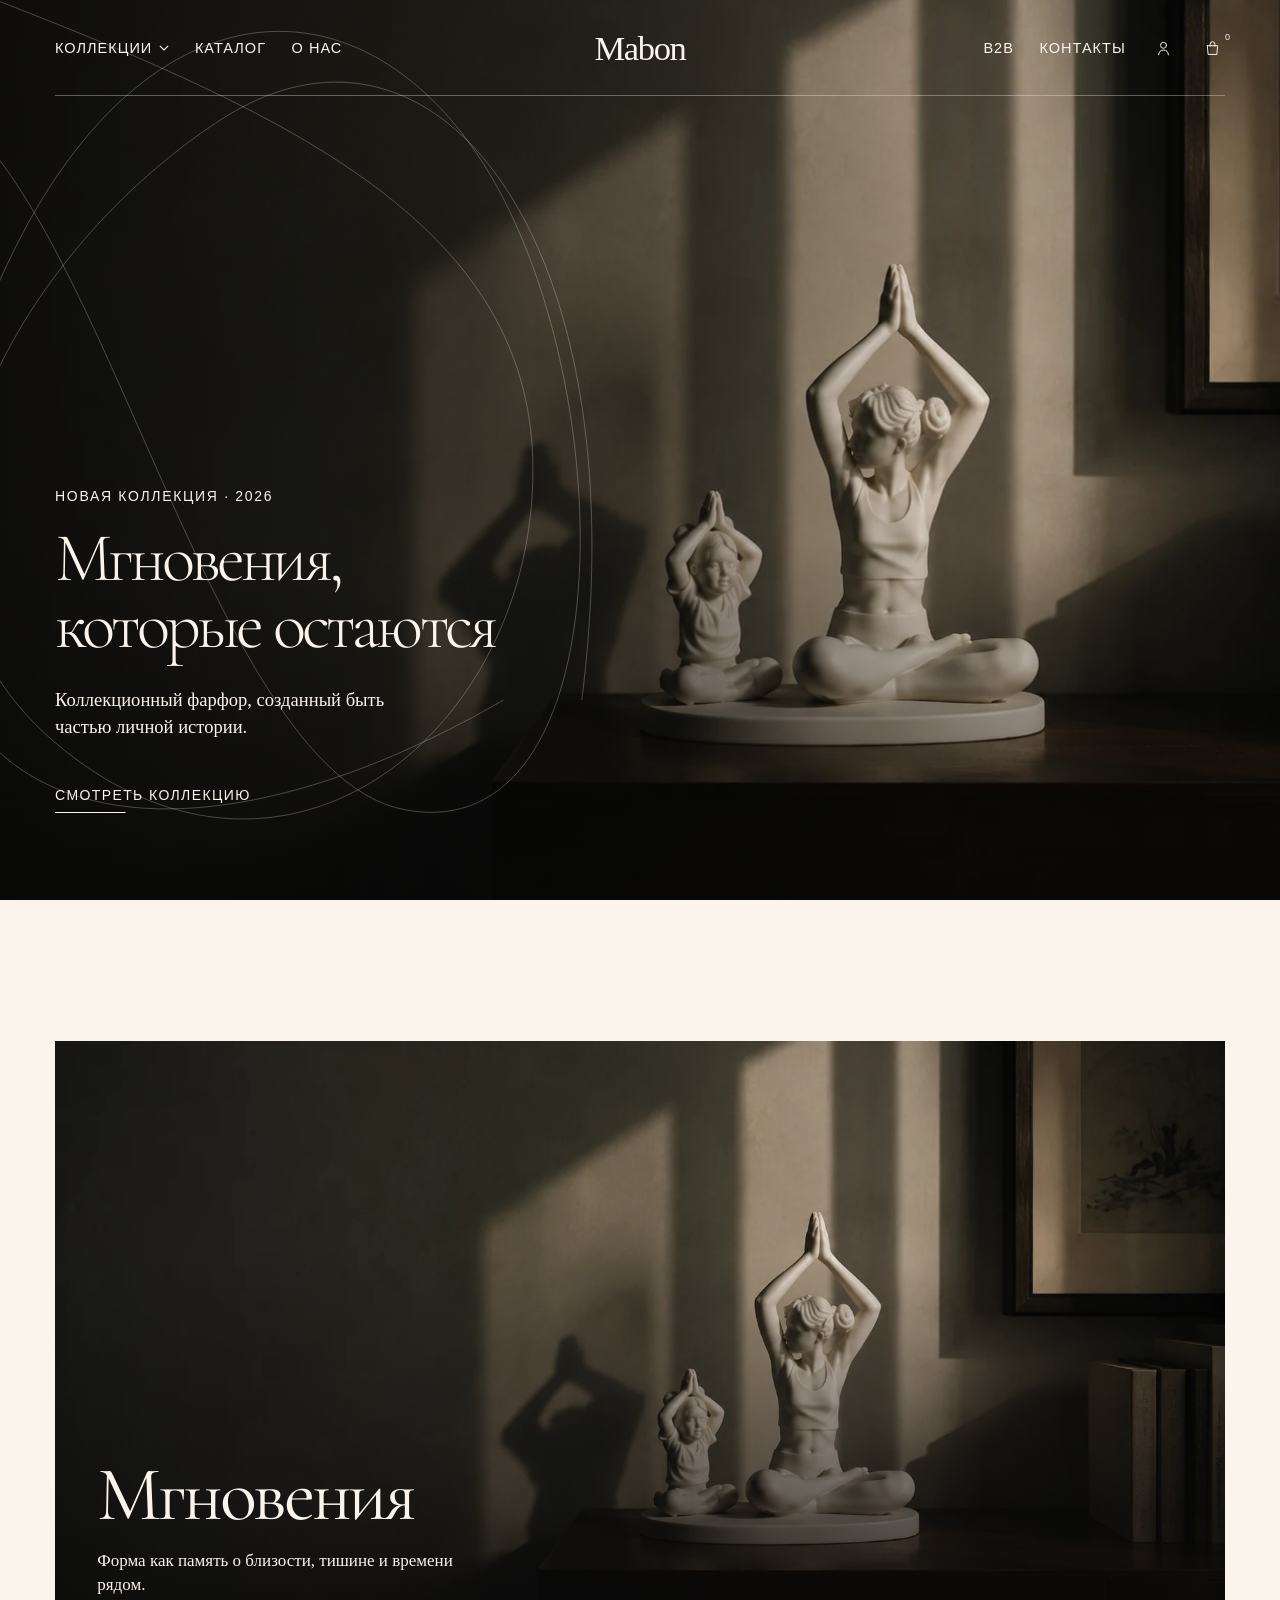
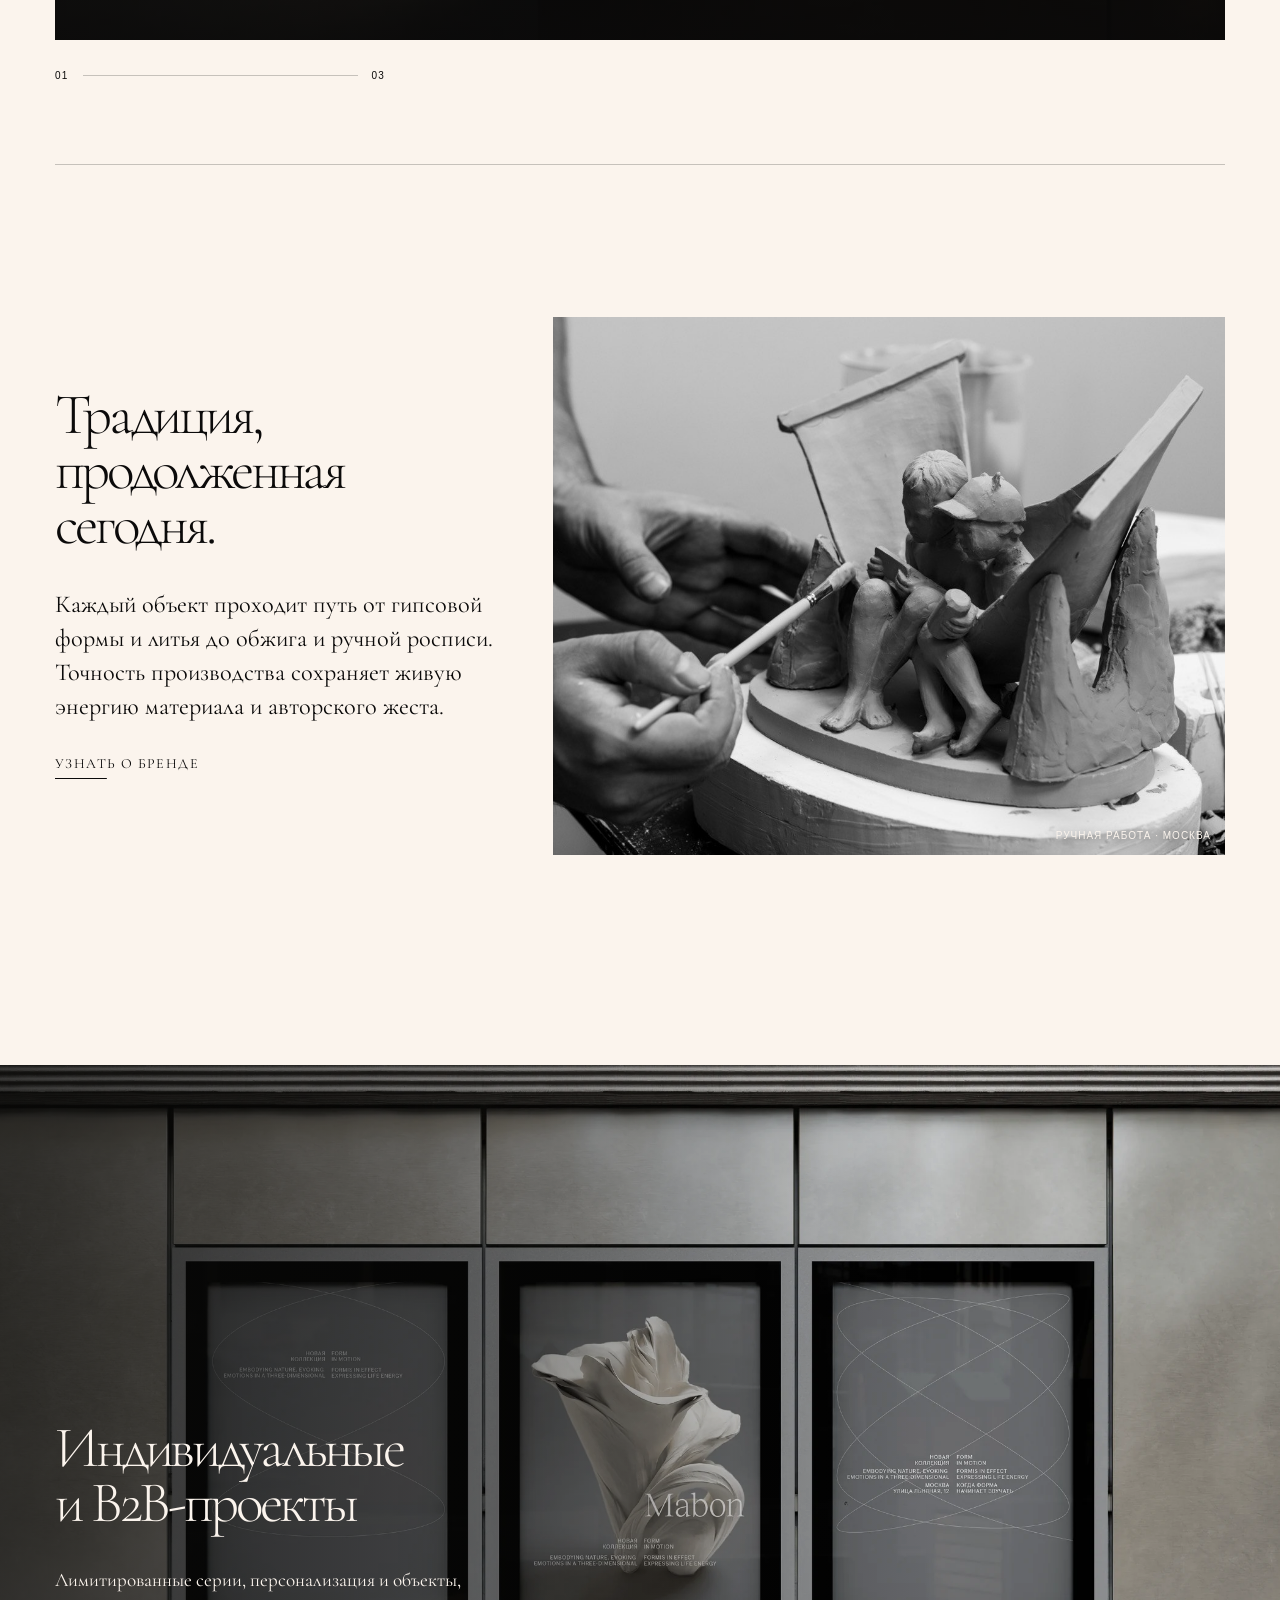
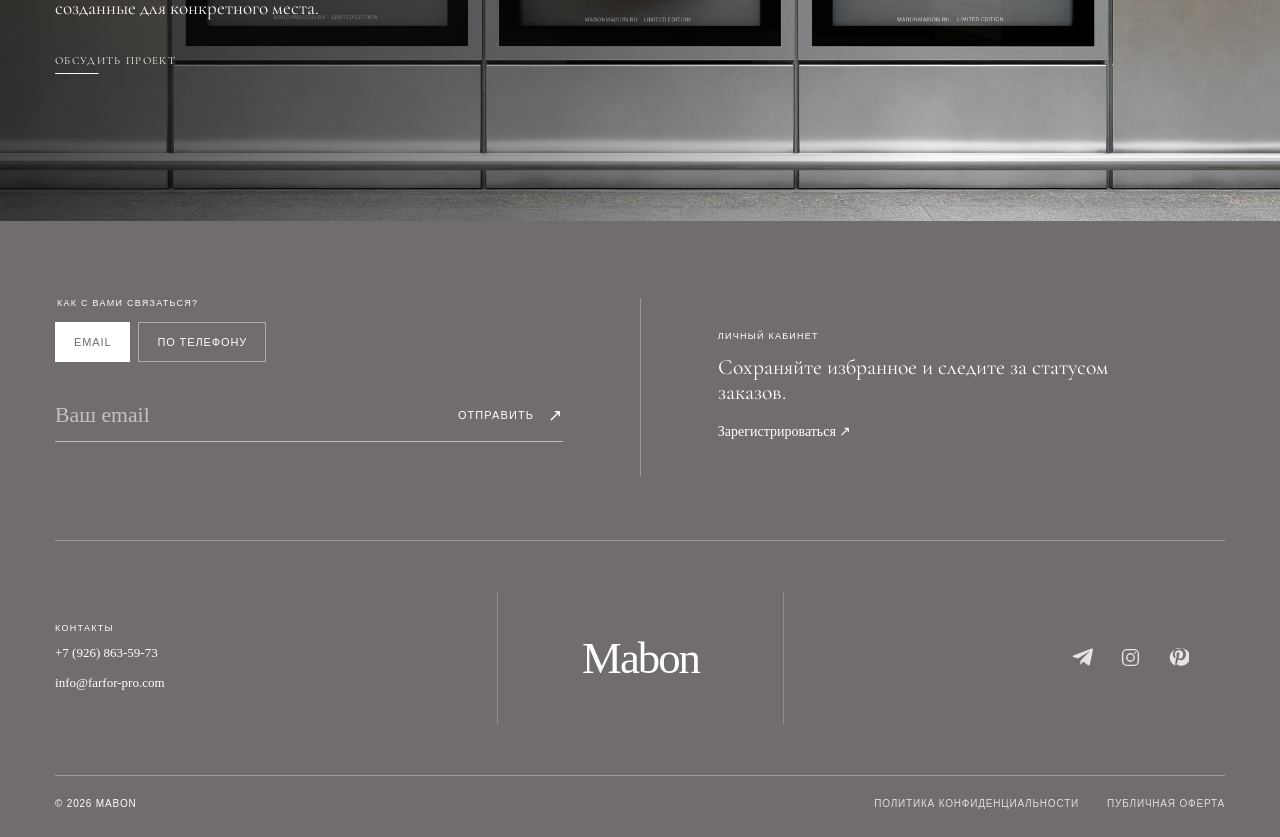
==== index.html @ 72316585 "updating pravki 2" ====
<!doctype html>
<html lang="ru">
  <head>
    <meta charset="UTF-8" />
    <meta name="viewport" content="width=device-width, initial-scale=1.0" />
    <meta
      name="description"
      content="Mabon — коллекционные фарфоровые скульптуры и предметы для дома. Искусство, с которым можно жить."
    />
    <meta name="theme-color" content="#fbf4ed" />
    <title>Mabon — коллекционный фарфор</title>
    <link rel="icon" href="data:image/svg+xml,<svg xmlns=%22http://www.w3.org/2000/svg%22 viewBox=%220 0 64 64%22><rect width=%2264%22 height=%2264%22 fill=%22%23fbf4ed%22/><text x=%2210%22 y=%2245%22 font-size=%2243%22 font-family=%22serif%22>M</text></svg>" />
    <link rel="preconnect" href="https://fonts.googleapis.com" />
    <link rel="preconnect" href="https://fonts.gstatic.com" crossorigin />
    <link
      href="https://fonts.googleapis.com/css2?family=Cormorant+Garamond:ital,wght@0,300;0,400;0,500;1,400&amp;display=swap"
      rel="stylesheet"
    />
    <link rel="preload" as="image" href="assets/hero-moments.webp" fetchpriority="high" />
    <link rel="stylesheet" href="styles.css?v=20260809-11" />
  </head>
  <body>
    <a class="skip-link" href="#main">Перейти к содержанию</a>

    <header class="site-header" data-header>
      <div class="header-progress" data-progress></div>
      <nav class="desktop-nav desktop-nav--left" aria-label="Основная навигация">
        <div class="nav-dropdown" data-dropdown>
          <button class="nav-link nav-link--button" type="button" aria-expanded="false" data-dropdown-button>
            Коллекции
            <svg aria-hidden="true" viewBox="0 0 12 7">
              <path d="M1 1l5 5 5-5" />
            </svg>
          </button>
        </div>
        <a class="nav-link" href="#collections">Каталог</a>
        <a class="nav-link" href="#about">О нас</a>
      </nav>

      <a class="wordmark" href="#top" aria-label="Mabon, на главную">Mabon</a>

      <nav class="desktop-nav desktop-nav--right" aria-label="Дополнительная навигация">
        <a class="nav-link" href="#b2b">B2B</a>
        <a class="nav-link" href="#contact">Контакты</a>
        <button class="icon-link js-placeholder" type="button" aria-label="Личный кабинет">
          <svg aria-hidden="true" viewBox="0 0 24 24">
            <circle cx="12" cy="8" r="3.75" />
            <path d="M5.75 20c.45-4 2.55-6 6.25-6s5.8 2 6.25 6" />
          </svg>
        </button>
        <button class="icon-link js-placeholder bag-link" type="button" aria-label="Корзина, 0 товаров">
          <svg aria-hidden="true" viewBox="0 0 24 24">
            <path d="M5.5 8.5h13l-1 11h-11l-1-11Z" />
            <path d="M9 9V6.5a3 3 0 0 1 6 0V9" />
          </svg>
          <span>0</span>
        </button>
      </nav>

      <button class="menu-toggle" type="button" aria-label="Открыть меню" aria-expanded="false" data-menu-toggle>
        <span></span>
        <span></span>
      </button>

      <div class="mega-menu" data-mega-menu>
        <div class="mega-menu__intro">
          <span class="eyebrow">Коллекции Mabon</span>
          <p>Фарфор как форма памяти, движения и личного пространства.</p>
        </div>
        <div class="mega-menu__links">
          <a href="#collections"><span>01</span> Мгновения</a>
          <a href="#collections"><span>02</span> Motya MABON</a>
          <a href="#collections"><span>03</span> Хранители Зимы</a>
        </div>
        <a class="mega-menu__all" href="#collections">
          Смотреть все
          <svg aria-hidden="true" viewBox="0 0 24 12"><path d="M0 6h22M17 1l5 5-5 5" /></svg>
        </a>
      </div>
    </header>

    <div class="mobile-menu" aria-hidden="true" data-mobile-menu>
      <nav aria-label="Мобильная навигация">
        <a href="#collections"><span>01</span> Коллекции</a>
        <a href="#collections"><span>02</span> Каталог</a>
        <a href="#about"><span>03</span> О нас</a>
        <a href="#b2b"><span>04</span> B2B</a>
        <a href="#contact"><span>05</span> Контакты</a>
      </nav>
      <div class="mobile-menu__foot">
        <a href="tel:+79268635973">+7 (926) 863-59-73</a>
        <a href="mailto:info@farfor-pro.com">info@farfor-pro.com</a>
      </div>
    </div>

    <main id="main">
      <section class="hero" id="top" aria-labelledby="hero-title">
        <img
          class="hero__image"
          src="assets/hero-moments.webp"
          alt="Фарфоровые скульптуры Mabon в тёплом вечернем свете"
          width="1672"
          height="941"
          fetchpriority="high"
        />
        <div class="hero__veil"></div>

        <svg class="harmonic harmonic--hero" aria-hidden="true" viewBox="0 0 760 900" preserveAspectRatio="none">
          <path d="M-40 95C180 10 290 770 520 810S740 360 590 150 180 0 60 400 230 920 620 700" />
          <path d="M20-30C370 100 650 210 650 470S400 930 170 750 110 260 330 120 760 240 700 700" />
        </svg>

        <div class="hero__content">
          <p class="hero__eyebrow">Новая коллекция · 2026</p>
          <h1 id="hero-title">
            Мгновения,<br />
            <span>которые остаются</span>
          </h1>
          <p class="hero__copy">Коллекционный фарфор, созданный быть частью личной истории.</p>
          <a class="text-cta text-cta--light" href="#collections">Смотреть коллекцию</a>
        </div>
      </section>

      <section class="collections" id="collections" aria-label="Коллекции">
        <div class="collection-track" data-carousel>
          <article class="collection-item reveal">
            <div class="collection-image">
              <img
                src="assets/hero-moments.webp"
                alt="Фарфоровые фигуры из коллекции Мгновения"
                width="1672"
                height="941"
                loading="lazy"
              />
              <div class="collection-overlay">
                <h3>Мгновения</h3>
                <p>Форма как память о близости, тишине и времени рядом.</p>
              </div>
            </div>
          </article>

          <article class="collection-item reveal" data-delay="1">
            <div class="collection-image collection-image--light">
              <img
                src="assets/collection-forms.webp"
                alt="Белые фарфоровые объекты с рельефной поверхностью"
                width="1704"
                height="923"
                loading="lazy"
              />
              <div class="collection-overlay">
                <h3>Motya MABON</h3>
                <p>Пластика движения, застывшая в свете и белом фарфоре.</p>
              </div>
            </div>
          </article>

          <article class="collection-item reveal" data-delay="2">
            <div class="collection-image">
              <img
                src="assets/mabon-packaging.webp"
                alt="Коллекционные коробки Mabon в направленном свете"
                width="2200"
                height="1238"
                loading="lazy"
              />
              <div class="collection-overlay">
                <h3>Хранители Зимы</h3>
                <p>Сезонная история о хрупкости, свете и домашнем ритуале.</p>
              </div>
            </div>
          </article>
        </div>

        <div class="collection-navigator section-pad-x reveal">
          <div class="collection-count" aria-label="Текущая коллекция">
            <span data-carousel-current>01</span>
            <i></i>
            <span data-carousel-total>03</span>
          </div>
        </div>
      </section>

      <div class="section-divider" aria-hidden="true"></div>

      <section class="about section-pad" id="about" aria-labelledby="about-title">
        <div class="about__content">
          <div class="about__heading reveal">
            <h2 id="about-title">
              <span>Традиция,</span>
              <span>продолженная</span>
              <em>сегодня.</em>
            </h2>
          </div>

          <div class="about__body reveal" data-delay="1">
            <p>
              Каждый объект проходит путь от гипсовой формы и литья до обжига и ручной росписи.
              Точность производства сохраняет живую энергию материала и авторского жеста.
            </p>
            <a class="text-cta" href="#contact">Узнать о бренде</a>
          </div>
        </div>

        <div class="about__media reveal" data-delay="2">
          <img
            src="assets/craft-tradition.jpg"
            alt="Мастер вручную дорабатывает скульптурную форму для фарфоровой композиции"
            width="1280"
            height="853"
            loading="lazy"
          />
          <span>Ручная работа · Москва</span>
        </div>
      </section>

      <section class="atelier" id="b2b" aria-labelledby="atelier-title">
        <img
          src="assets/collection-installation.webp"
          alt="Витрина с объектами и графикой Mabon"
          width="2200"
          height="1238"
          loading="lazy"
        />
        <div class="atelier__veil"></div>
        <div class="atelier__copy reveal">
          <h2 id="atelier-title">Индивидуальные<br />и B2B-проекты</h2>
          <p>Лимитированные серии, персонализация и объекты, созданные для конкретного места.</p>
          <a class="text-cta text-cta--light" href="mailto:info@farfor-pro.com?subject=B2B%20проект%20Mabon">Обсудить проект</a>
        </div>
      </section>

    </main>

    <footer class="footer" id="contact" aria-label="Контакты Mabon">
      <div class="footer__callback">
        <form class="callback-form" data-callback-form>
          <fieldset class="callback-form__methods">
            <legend>Как с вами связаться?</legend>
            <div>
              <label>
                <input type="radio" name="callback-method" value="email" checked />
                <span>Email</span>
              </label>
              <label>
                <input type="radio" name="callback-method" value="phone" />
                <span>По телефону</span>
              </label>
            </div>
          </fieldset>

          <div class="callback-form__entry">
            <label class="visually-hidden" for="callback-contact" data-callback-label>Электронная почта</label>
            <input
              id="callback-contact"
              name="contact"
              type="email"
              autocomplete="email"
              placeholder="Ваш email"
              required
              data-callback-input
            />
            <button type="submit">
              Отправить
              <span aria-hidden="true">↗</span>
            </button>
          </div>
          <p class="callback-form__status" role="status" aria-live="polite" data-callback-status></p>
        </form>

        <div class="footer__account footer__account--featured">
          <span>Личный кабинет</span>
          <p>Сохраняйте избранное и следите за статусом заказов.</p>
          <a class="js-placeholder" href="#" data-toast-message="Регистрация будет доступна в полной версии сайта">Зарегистрироваться ↗</a>
        </div>
      </div>

      <div class="footer__directory">
        <div class="footer__contact-block">
          <span>Контакты</span>
          <a href="tel:+79268635973">+7 (926) 863-59-73</a>
          <a href="mailto:info@farfor-pro.com">info@farfor-pro.com</a>
        </div>

        <div class="footer__brand">
          <a class="footer__mark" href="#top" aria-label="Mabon, на главную">Mabon</a>
        </div>

        <div class="footer__socials" aria-label="Социальные сети">
          <a class="js-placeholder" href="#" aria-label="Telegram" data-toast-message="Telegram будет доступен в полной версии сайта">
            <svg aria-hidden="true" viewBox="0 0 24 24">
              <path fill="currentColor" d="M9.8 15.5 9.4 20c.55 0 .8-.24 1.08-.53l2.59-2.48 5.37 3.93c.98.55 1.68.26 1.95-.91L23.92 3.5c.36-1.44-.55-2.1-1.49-1.75L1.7 9.75c-1.42.55-1.4 1.33-.24 1.68l5.3 1.65L19.05 5.3c.58-.35 1.11-.16.68.22Z" />
            </svg>
          </a>
          <a class="js-placeholder" href="#" aria-label="Instagram" data-toast-message="Instagram будет доступен в полной версии сайта">
            <svg aria-hidden="true" viewBox="0 0 24 24" fill="none" stroke="currentColor" stroke-width="1.6">
              <rect x="3" y="3" width="18" height="18" rx="5" />
              <circle cx="12" cy="12" r="4.25" />
              <circle cx="17.4" cy="6.7" r="1" fill="currentColor" stroke="none" />
            </svg>
          </a>
          <a class="js-placeholder" href="#" aria-label="Pinterest" data-toast-message="Pinterest будет доступен в полной версии сайта">
            <svg aria-hidden="true" viewBox="0 0 24 24">
              <path fill="currentColor" d="M12 2a10 10 0 0 0-3.64 19.31c-.08-1.64-.02-3.6.41-5.46l1.29-5.44s-.33-.66-.33-1.63c0-1.52.89-2.66 1.98-2.66.93 0 1.38.7 1.38 1.55 0 .94-.59 2.34-.9 3.64-.25 1.09.55 1.98 1.63 1.98 1.95 0 3.45-2.06 3.45-5.03 0-2.63-1.89-4.47-4.58-4.47-3.12 0-4.95 2.34-4.95 4.76 0 .94.36 1.95.81 2.5.09.11.1.2.07.31l-.3 1.27c-.05.2-.17.24-.39.15-1.46-.68-2.37-2.8-2.37-4.51 0-3.68 2.67-7.06 7.7-7.06 4.05 0 7.2 2.88 7.2 6.73 0 4.02-2.53 7.25-6.05 7.25-1.18 0-2.29-.61-2.67-1.34l-.73 2.76c-.26 1.01-.98 2.28-1.46 3.05A10 10 0 1 0 12 2Z" />
            </svg>
          </a>
        </div>
      </div>

      <div class="footer__meta">
        <span>© <span data-year></span> Mabon</span>
        <div>
          <a class="js-placeholder" href="#">Политика конфиденциальности</a>
          <a class="js-placeholder" href="#">Публичная оферта</a>
        </div>
      </div>
    </footer>

    <div class="toast" role="status" aria-live="polite" data-toast>
      <span data-toast-message>Раздел будет доступен в полной версии сайта</span>
    </div>

    <script src="script.js?v=20260808-6"></script>
  </body>
</html>
---- styles.css ----
:root {
  --white: rgb(251 244 237);
  --porcelain: rgb(251 244 237);
  --footer-white: #ffffff;
  --footer-stone: #706c6f;
  --ink: #0b0a0a;
  --line: rgb(11 10 10 / 22%);
  --font-sans: "CoFo Gothic", "Helvetica Neue", Helvetica, Arial, sans-serif;
  --font-serif: "ABC Gaisyr", Baskerville, "Iowan Old Style", "Times New Roman", serif;
  --font-heading: "Cormorant Garamond", "Book Antiqua", Palatino, serif;
  --gutter: clamp(20px, 4.3vw, 72px);
  --section-space: clamp(88px, 11vw, 176px);
  --divider-space: clamp(52px, 6.5vw, 96px);
  --header-h: 96px;
  --ease: cubic-bezier(0.22, 1, 0.36, 1);
  color-scheme: light;
}

* {
  box-sizing: border-box;
}

html {
  scroll-behavior: smooth;
  background: var(--porcelain);
}

body {
  margin: 0;
  min-width: 320px;
  overflow-x: hidden;
  background: var(--porcelain);
  color: var(--ink);
  font-family: var(--font-sans);
  -webkit-font-smoothing: antialiased;
}

body.menu-open {
  overflow: hidden;
}

main,
main > section {
  background-color: var(--porcelain);
}

button,
a {
  color: inherit;
}

a {
  text-decoration: none;
}

button {
  border: 0;
  padding: 0;
  background: none;
  font: inherit;
  cursor: pointer;
}

:focus-visible {
  outline: 1px solid currentColor;
  outline-offset: 4px;
}

img {
  display: block;
  max-width: 100%;
}

.visually-hidden {
  position: absolute;
  width: 1px;
  height: 1px;
  padding: 0;
  margin: -1px;
  overflow: hidden;
  clip: rect(0 0 0 0);
  white-space: nowrap;
  border: 0;
}

::selection {
  background: var(--ink);
  color: var(--porcelain);
}

.skip-link {
  position: fixed;
  z-index: 1000;
  top: 10px;
  left: 10px;
  padding: 12px 18px;
  transform: translateY(-150%);
  background: var(--porcelain);
  color: var(--ink);
  font-size: 13px;
  transition: transform 180ms ease;
}

.skip-link:focus {
  transform: translateY(0);
}

.section-pad {
  padding: var(--section-space) var(--gutter);
}

.section-pad-x {
  padding-inline: var(--gutter);
}

.section-divider {
  width: calc(100% - (var(--gutter) * 2));
  height: 1px;
  margin-inline: auto;
  background: var(--line);
}

.eyebrow {
  display: inline-block;
  font-size: 11px;
  font-weight: 400;
  letter-spacing: 0.14em;
  line-height: 1.2;
  text-transform: uppercase;
}

.site-header {
  position: fixed;
  z-index: 100;
  top: 0;
  left: 0;
  display: grid;
  width: 100%;
  height: var(--header-h);
  grid-template-columns: 1fr auto 1fr;
  align-items: center;
  padding: 0 var(--gutter);
  color: var(--white);
  transition:
    height 450ms var(--ease),
    color 350ms ease,
    background-color 350ms ease,
    backdrop-filter 350ms ease;
}

.site-header::after {
  position: absolute;
  right: var(--gutter);
  bottom: 0;
  left: var(--gutter);
  height: 1px;
  background: currentColor;
  content: "";
  opacity: 0.34;
  transition: left 350ms ease, right 350ms ease, opacity 350ms ease;
}

.site-header.is-scrolled,
.site-header.is-menu-open {
  height: 76px;
  background: var(--porcelain);
  color: var(--ink);
  backdrop-filter: blur(16px);
}

.site-header.is-scrolled::after,
.site-header.is-menu-open::after {
  right: 0;
  left: 0;
  opacity: 0.18;
}

.header-progress {
  position: absolute;
  z-index: 2;
  right: 0;
  bottom: 0;
  left: 0;
  height: 1px;
  transform: scaleX(0);
  transform-origin: left;
  background: currentColor;
}

.desktop-nav {
  display: flex;
  align-items: center;
  gap: clamp(19px, 2vw, 38px);
}

.desktop-nav--right {
  justify-content: flex-end;
}

.nav-link {
  position: relative;
  padding: 8px 0;
  font-size: 14.5px;
  font-weight: 400;
  letter-spacing: 0.07em;
  text-transform: uppercase;
}

.nav-link::after {
  position: absolute;
  right: 0;
  bottom: 3px;
  left: 0;
  height: 1px;
  transform: scaleX(0);
  transform-origin: right;
  background: currentColor;
  content: "";
  transition: transform 350ms var(--ease);
}

.nav-link:hover::after,
.nav-link:focus-visible::after {
  transform: scaleX(1);
  transform-origin: left;
}

.nav-link--button {
  display: flex;
  align-items: center;
  gap: 7px;
}

.nav-link--button svg {
  width: 10px;
  fill: none;
  stroke: currentColor;
  stroke-width: 1.3;
  transition: transform 300ms var(--ease);
}

.nav-link--button[aria-expanded="true"] svg {
  transform: rotate(180deg);
}

.wordmark {
  position: relative;
  z-index: 3;
  font-family: "Reckless Neue", var(--font-serif);
  font-size: clamp(34px, 2.7vw, 44px);
  font-weight: 300;
  letter-spacing: -0.04em;
  line-height: 1;
}

.icon-link {
  position: relative;
  display: inline-grid;
  width: 24px;
  height: 32px;
  place-items: center;
}

.icon-link svg {
  width: 19px;
  fill: none;
  stroke: currentColor;
  stroke-linecap: round;
  stroke-linejoin: round;
  stroke-width: 1.25;
}

.bag-link span {
  position: absolute;
  top: 0;
  right: -5px;
  font-size: 9px;
}

.menu-toggle {
  position: relative;
  z-index: 3;
  display: none;
  width: 34px;
  height: 34px;
}

.menu-toggle span {
  position: absolute;
  right: 0;
  left: 0;
  height: 1px;
  background: currentColor;
  transition: transform 350ms var(--ease), top 350ms var(--ease);
}

.menu-toggle span:first-child {
  top: 12px;
}

.menu-toggle span:last-child {
  top: 21px;
}

.menu-toggle[aria-expanded="true"] span:first-child {
  top: 17px;
  transform: rotate(45deg);
}

.menu-toggle[aria-expanded="true"] span:last-child {
  top: 17px;
  transform: rotate(-45deg);
}

.mega-menu {
  position: fixed;
  z-index: -1;
  top: 76px;
  left: 0;
  display: grid;
  width: 100%;
  grid-template-columns: 0.9fr 1.4fr auto;
  gap: 8vw;
  align-items: end;
  padding: 54px var(--gutter) 62px;
  transform: translateY(-18px);
  visibility: hidden;
  background: var(--porcelain);
  color: var(--ink);
  opacity: 0;
  transition:
    opacity 280ms ease,
    transform 450ms var(--ease),
    visibility 0s linear 450ms;
}

.mega-menu.is-open {
  z-index: 1;
  transform: translateY(0);
  visibility: visible;
  opacity: 1;
  transition-delay: 0s;
}

.mega-menu::after {
  position: absolute;
  right: var(--gutter);
  bottom: 0;
  left: var(--gutter);
  height: 1px;
  background: var(--line);
  content: "";
}

.mega-menu__intro p {
  max-width: 370px;
  margin: 28px 0 0;
  font-family: var(--font-serif);
  font-size: 21px;
  line-height: 1.4;
}

.mega-menu__links {
  display: grid;
}

.mega-menu__links a {
  display: grid;
  grid-template-columns: 45px 1fr;
  align-items: baseline;
  border-bottom: 1px solid var(--line);
  padding: 12px 0;
  font-family: var(--font-serif);
  font-size: clamp(24px, 2.4vw, 38px);
  transition: padding-left 320ms var(--ease);
}

.mega-menu__links a:first-child {
  border-top: 1px solid var(--line);
}

.mega-menu__links a:hover {
  padding-left: 12px;
}

.mega-menu__links span {
  font-family: var(--font-sans);
  font-size: 10px;
  letter-spacing: 0.1em;
}

.mega-menu__all {
  display: inline-flex;
  gap: 18px;
  align-items: center;
  padding-bottom: 8px;
  border-bottom: 1px solid currentColor;
  font-size: 12px;
  letter-spacing: 0.08em;
  text-transform: uppercase;
}

.mega-menu__all svg {
  width: 28px;
  fill: none;
  stroke: currentColor;
}

.mobile-menu {
  position: fixed;
  z-index: 90;
  inset: 0;
  display: none;
  padding: 110px var(--gutter) 36px;
  transform: translateY(-100%);
  background: var(--porcelain);
  opacity: 0;
  transition: transform 550ms var(--ease), opacity 350ms ease;
}

.mobile-menu.is-open {
  transform: translateY(0);
  opacity: 1;
}

.hero {
  position: relative;
  display: flex;
  min-height: 100svh;
  align-items: flex-end;
  overflow: hidden;
  background: var(--porcelain);
  color: var(--white);
}

.hero__image {
  position: absolute;
  inset: -3% 0 0;
  width: 100%;
  height: 106%;
  transform: scale(1.055) translateY(var(--hero-shift, 0px));
  object-fit: cover;
  object-position: center center;
  opacity: 0;
  transition: opacity 1.1s ease, transform 1.8s var(--ease);
}

.is-ready .hero__image {
  transform: scale(1) translateY(var(--hero-shift, 0px));
  opacity: 1;
}

.hero__veil {
  position: absolute;
  inset: 0;
  background:
    linear-gradient(90deg, rgb(7 7 6 / 72%) 0%, rgb(7 7 6 / 34%) 46%, transparent 76%),
    linear-gradient(0deg, rgb(7 7 6 / 58%) 0%, transparent 40%);
}

.hero__content {
  position: relative;
  z-index: 2;
  width: min(740px, 70vw);
  padding: calc(var(--header-h) + 64px) var(--gutter) clamp(76px, 9vh, 118px);
}

.hero__eyebrow {
  margin: 0 0 21px;
  transform: translateY(22px);
  font-size: clamp(14px, 1.05vw, 16px);
  letter-spacing: 0.12em;
  text-transform: uppercase;
  opacity: 0;
  transition: opacity 700ms ease 300ms, transform 900ms var(--ease) 300ms;
}

.hero h1 {
  margin: 0;
  transform: translateY(36px);
  font-family: var(--font-heading);
  font-size: clamp(44px, 5.4vw, 86px);
  font-weight: 300;
  letter-spacing: -0.055em;
  line-height: 0.98;
  opacity: 0;
  transition: opacity 850ms ease 400ms, transform 1s var(--ease) 400ms;
}

.hero h1 span {
  font: inherit;
  font-style: normal;
}

.hero__copy {
  max-width: 380px;
  margin: 27px 0 30px;
  transform: translateY(22px);
  font-family: var(--font-serif);
  font-size: clamp(17px, 1.45vw, 22px);
  line-height: 1.45;
  opacity: 0;
  transition: opacity 700ms ease 600ms, transform 900ms var(--ease) 600ms;
}

.hero .text-cta {
  padding-block: 16px;
  transform: translateY(18px);
  font-size: 14px;
  letter-spacing: 0.1em;
  opacity: 0;
  transition: opacity 700ms ease 760ms, transform 900ms var(--ease) 760ms;
}

.is-ready .hero__eyebrow,
.is-ready .hero h1,
.is-ready .hero__copy,
.is-ready .hero .text-cta {
  transform: translateY(0);
  opacity: 1;
}

.text-cta {
  position: relative;
  display: inline-flex;
  align-items: center;
  padding: 13px 0;
  font-size: 11px;
  letter-spacing: 0.12em;
  text-transform: uppercase;
}

.text-cta::after {
  position: absolute;
  right: 0;
  bottom: 6px;
  left: 0;
  height: 1px;
  transform: scaleX(0.36);
  transform-origin: left;
  background: currentColor;
  content: "";
  transition: transform 450ms var(--ease);
}

.text-cta:hover::after,
.text-cta:focus-visible::after {
  transform: scaleX(1);
}

.text-cta--light {
  color: var(--white);
}

.harmonic {
  pointer-events: none;
}

.harmonic path {
  fill: none;
  stroke: currentColor;
  stroke-width: 1;
  vector-effect: non-scaling-stroke;
}

.harmonic--hero {
  position: absolute;
  z-index: 1;
  top: 0;
  left: -8%;
  width: 58%;
  height: 100%;
  color: rgb(251 244 237 / 26%);
  opacity: 0;
  transition: opacity 1.6s ease 900ms;
}

.is-ready .harmonic--hero {
  opacity: 1;
}

.harmonic--hero path:first-child {
  animation: lineDrift 14s ease-in-out infinite alternate;
}

.harmonic--hero path:last-child {
  animation: lineDrift 17s ease-in-out -4s infinite alternate-reverse;
}

.collections {
  --line: rgb(11 10 10 / 22%);
  padding-top: var(--section-space);
  padding-bottom: var(--divider-space);
  overflow: hidden;
  background: var(--porcelain);
  color: var(--ink);
}

.collection-track {
  display: grid;
  grid-auto-columns: calc(100vw - (var(--gutter) * 2));
  grid-auto-flow: column;
  gap: var(--gutter);
  overflow-x: auto;
  padding: 0 var(--gutter);
  scroll-behavior: smooth;
  scroll-padding-inline: var(--gutter);
  scroll-snap-type: x mandatory;
  scrollbar-width: none;
}

.collection-track::-webkit-scrollbar {
  display: none;
}

.collection-item {
  scroll-snap-align: start;
}

.collection-image {
  position: relative;
  display: block;
  aspect-ratio: 16 / 8.2;
  overflow: hidden;
  background: var(--porcelain);
  color: var(--white);
}

.collection-image::after {
  position: absolute;
  z-index: 1;
  inset: 0;
  background: linear-gradient(180deg, transparent 36%, rgb(11 10 10 / 84%) 100%);
  content: "";
  pointer-events: none;
}

.collection-image img {
  width: 100%;
  height: 100%;
  transition: transform 1.1s var(--ease), filter 650ms ease;
  object-fit: cover;
}

.collection-item:first-child .collection-image img {
  object-position: 58% center;
}

.collection-image--light img {
  object-position: 64% center;
}

.collection-image:hover img,
.collection-image:focus-visible img {
  transform: scale(1.025);
  filter: contrast(1.03);
}

.collection-overlay {
  position: absolute;
  z-index: 2;
  right: clamp(24px, 3.3vw, 52px);
  bottom: clamp(24px, 3.3vw, 52px);
  left: clamp(24px, 3.3vw, 52px);
}

.collection-overlay h3 {
  margin: 0;
  font-family: var(--font-heading);
  font-size: clamp(46px, 6vw, 88px);
  font-weight: 400;
  letter-spacing: -0.045em;
  line-height: 0.94;
}

.collection-overlay p {
  max-width: 390px;
  margin: 18px 0 0;
  font-family: var(--font-serif);
  font-size: 17px;
  line-height: 1.45;
}

.collection-navigator {
  display: flex;
  align-items: center;
  justify-content: flex-start;
  margin-top: clamp(20px, 2.3vw, 34px);
}

.collection-count {
  display: flex;
  width: min(30vw, 330px);
  align-items: center;
  gap: 14px;
  font-size: 10px;
  letter-spacing: 0.12em;
}

.collection-count i {
  height: 1px;
  flex: 1;
  background: var(--line);
}

.about {
  --line: rgb(11 10 10 / 22%);
  position: relative;
  display: grid;
  min-height: 100svh;
  grid-template-columns: repeat(12, minmax(0, 1fr));
  gap: 0 clamp(12px, 2vw, 32px);
  align-items: center;
  overflow: hidden;
  background: var(--porcelain);
  color: var(--ink);
  padding-top: var(--divider-space);
}

.about__content {
  z-index: 1;
  grid-column: 1 / span 5;
  grid-row: 1;
  align-self: center;
  padding-right: clamp(18px, 2.4vw, 38px);
  font-family: var(--font-heading);
}

.about__media {
  position: relative;
  grid-column: 6 / -1;
  grid-row: 1;
  width: 100%;
  align-self: center;
  overflow: hidden;
  background: var(--porcelain);
}

.about__media img {
  width: 100%;
  height: clamp(460px, 42vw, 620px);
  object-fit: cover;
  transition: transform 1.2s var(--ease), filter 600ms ease;
}

.about__media:hover img {
  transform: scale(1.012);
  filter: contrast(1.025);
}

.about__media span {
  position: absolute;
  z-index: 1;
  right: 14px;
  bottom: 14px;
  color: var(--white);
  font-size: 10px;
  letter-spacing: 0.1em;
  text-shadow: 0 1px 10px rgb(11 10 10 / 50%);
  text-transform: uppercase;
  writing-mode: horizontal-tb;
}

.about__heading {
  pointer-events: none;
}

.about__heading h2 {
  margin: 0;
  font-family: var(--font-heading);
  font-size: clamp(40px, 4.5vw, 68px);
  font-weight: 300;
  letter-spacing: -0.055em;
  line-height: 0.96;
}

.about__heading h2 span {
  display: block;
}

.about__heading h2 span:first-child {
  margin-bottom: 0;
  font-size: inherit;
  letter-spacing: inherit;
}

.about__heading h2 span:nth-child(2) {
  width: auto;
}

.about__heading h2 em {
  display: block;
  width: auto;
  margin: 0;
  font-family: inherit;
  font-size: inherit;
  font-style: normal;
  font-weight: inherit;
  letter-spacing: inherit;
  line-height: inherit;
}

.about__body {
  max-width: 490px;
  margin-top: 34px;
}

.about__body p {
  margin: 0 0 18px;
  font-family: var(--font-heading);
  font-size: clamp(22px, 1.9vw, 29px);
  line-height: 1.4;
}

.about__body .text-cta {
  font-size: clamp(14px, 1.05vw, 16px);
  letter-spacing: 0.1em;
}

.atelier {
  position: relative;
  display: flex;
  min-height: 84svh;
  align-items: flex-end;
  overflow: hidden;
  background: var(--porcelain);
  color: var(--white);
}

.atelier > img {
  position: absolute;
  inset: 0;
  width: 100%;
  height: 100%;
  transition: transform 1.5s var(--ease);
  object-fit: cover;
}

.atelier:hover > img {
  transform: scale(1.018);
}

.atelier__veil {
  position: absolute;
  inset: 0;
  background: linear-gradient(90deg, rgb(10 10 9 / 75%) 0%, rgb(10 10 9 / 36%) 44%, transparent 73%);
}

.atelier__copy {
  position: relative;
  z-index: 1;
  width: min(760px, 70vw);
  padding: var(--section-space) var(--gutter);
  font-family: var(--font-heading);
}

.atelier h2 {
  margin: 0;
  font-family: var(--font-heading);
  font-size: clamp(40px, 4.5vw, 68px);
  font-weight: 300;
  letter-spacing: -0.055em;
  line-height: 0.96;
}

.atelier p {
  max-width: 490px;
  margin: 34px 0 18px;
  font-family: var(--font-heading);
  font-size: clamp(18px, 1.5vw, 23px);
  line-height: 1.5;
}

.footer {
  padding: clamp(54px, 6vw, 92px) var(--gutter) 26px;
  background: var(--footer-stone);
  color: var(--footer-white);
}

.footer__callback {
  display: grid;
  grid-template-columns: repeat(2, minmax(0, 1fr));
  align-items: stretch;
  padding-bottom: clamp(48px, 5vw, 76px);
  border-bottom: 1px solid rgb(255 255 255 / 30%);
}

.footer__directory span,
.footer__account--featured > span,
.callback-form__methods legend {
  font-size: 9px;
  font-weight: 400;
  letter-spacing: 0.14em;
  text-transform: uppercase;
}

.callback-form {
  align-self: center;
  min-width: 0;
  padding-right: clamp(44px, 6vw, 96px);
}

.callback-form__methods {
  padding: 0;
  border: 0;
  margin: 0;
}

.callback-form__methods legend {
  margin-bottom: 14px;
}

.callback-form__methods > div {
  display: flex;
  flex-wrap: wrap;
  gap: 8px;
}

.callback-form__methods label {
  position: relative;
  cursor: pointer;
}

.callback-form__methods input {
  position: absolute;
  opacity: 0;
  pointer-events: none;
}

.callback-form__methods label span {
  display: inline-flex;
  min-height: 40px;
  align-items: center;
  border: 1px solid rgb(255 255 255 / 42%);
  padding: 9px 18px;
  font-size: 11px;
  letter-spacing: 0.08em;
  text-transform: uppercase;
  transition: background-color 250ms ease, color 250ms ease, border-color 250ms ease;
}

.callback-form__methods input:checked + span {
  border-color: var(--footer-white);
  background: var(--footer-white);
  color: var(--footer-stone);
}

.callback-form__methods input:focus-visible + span {
  outline: 1px solid currentColor;
  outline-offset: 4px;
}

.callback-form__entry {
  display: grid;
  grid-template-columns: minmax(0, 1fr) auto;
  align-items: center;
  margin-top: 26px;
  border-bottom: 1px solid rgb(255 255 255 / 56%);
}

.callback-form__entry input {
  min-width: 0;
  border: 0;
  outline: 0;
  padding: 15px 0 13px;
  background: transparent;
  color: var(--footer-white);
  font-family: var(--font-serif);
  font-size: clamp(19px, 1.7vw, 25px);
}

.callback-form__entry input::placeholder {
  color: rgb(255 255 255 / 58%);
}

.callback-form__entry input:focus {
  box-shadow: 0 1px 0 var(--footer-white);
}

.callback-form__entry button {
  display: inline-flex;
  align-items: center;
  gap: 14px;
  padding: 15px 0 13px 28px;
  color: var(--footer-white);
  font-size: 11px;
  letter-spacing: 0.1em;
  text-transform: uppercase;
}

.callback-form__entry button span {
  font-size: 17px;
  transition: transform 300ms var(--ease);
}

.callback-form__entry button:hover span,
.callback-form__entry button:focus-visible span {
  transform: translate(3px, -3px);
}

.callback-form__status {
  min-height: 20px;
  margin: 14px 0 0;
  font-family: var(--font-serif);
  font-size: 14px;
  line-height: 1.4;
}

.footer__account--featured {
  display: flex;
  min-width: 0;
  flex-direction: column;
  justify-content: center;
  gap: 14px;
  padding-left: clamp(44px, 6vw, 96px);
  border-left: 1px solid rgb(255 255 255 / 30%);
}

.footer__account--featured p {
  max-width: 430px;
  margin: 0;
  font-family: var(--font-heading);
  font-size: clamp(19px, 1.7vw, 27px);
  line-height: 1.12;
}

.footer__account--featured a {
  width: fit-content;
  margin-top: 4px;
  background-image: linear-gradient(currentColor, currentColor);
  background-position: 100% 100%;
  background-repeat: no-repeat;
  background-size: 0 1px;
  font-family: var(--font-serif);
  font-size: 14px;
  line-height: 1.45;
  transition: background-size 350ms var(--ease), background-position 0s linear 350ms;
}

.footer__account--featured a:hover,
.footer__account--featured a:focus-visible {
  background-position: 0 100%;
  background-size: 100% 1px;
}

.footer__directory {
  display: grid;
  grid-template-columns: 1fr 0.65fr 1fr;
  margin-top: clamp(32px, 4vw, 54px);
}

.footer__directory > div {
  display: flex;
  min-width: 0;
  min-height: 132px;
  flex-direction: column;
  justify-content: center;
  gap: 11px;
  padding: 14px clamp(18px, 2.3vw, 38px);
}

.footer__directory > div:first-child {
  padding-left: 0;
}

.footer__directory > div + div {
  border-left: 1px solid rgb(255 255 255 / 24%);
}

.footer__directory p,
.footer__directory a {
  width: fit-content;
  margin: 0;
  font-family: var(--font-serif);
  font-size: clamp(13px, 1vw, 15px);
  line-height: 1.45;
}

.footer__directory p {
  max-width: 300px;
  opacity: 0.78;
}

.footer__directory a:not(.footer__mark) {
  background-image: linear-gradient(currentColor, currentColor);
  background-position: 100% 100%;
  background-repeat: no-repeat;
  background-size: 0 1px;
  transition: background-size 350ms var(--ease), background-position 0s linear 350ms;
}

.footer__directory a:not(.footer__mark):hover,
.footer__directory a:not(.footer__mark):focus-visible {
  background-position: 0 100%;
  background-size: 100% 1px;
}

.footer__brand {
  align-items: center;
  text-align: center;
}

.footer__mark {
  font-family: "Reckless Neue", var(--font-serif) !important;
  font-size: clamp(34px, 3.5vw, 50px) !important;
  font-weight: 300;
  letter-spacing: -0.045em;
  line-height: 0.9 !important;
}

.footer__directory > .footer__socials {
  flex-direction: row;
  align-items: center;
  justify-content: flex-end;
  gap: 14px;
}

.footer__socials a {
  display: inline-grid;
  width: 34px;
  height: 34px;
  place-items: center;
  background-image: none !important;
  opacity: 0.82;
  transition: opacity 220ms ease, transform 300ms var(--ease) !important;
}

.footer__socials a:hover,
.footer__socials a:focus-visible {
  opacity: 1;
  transform: translateY(-3px);
}

.footer__socials svg {
  width: 21px;
  height: 21px;
}

.footer__meta {
  display: grid;
  grid-template-columns: 1fr auto;
  gap: 30px;
  align-items: end;
  margin-top: clamp(34px, 4vw, 56px);
  padding-top: 20px;
  border-top: 1px solid rgb(255 255 255 / 30%);
  font-size: 10px;
  letter-spacing: 0.08em;
  line-height: 1.5;
  text-transform: uppercase;
}

.footer__meta > div {
  display: flex;
  justify-content: flex-end;
  gap: 28px;
}

.footer__meta a {
  opacity: 0.78;
  transition: opacity 200ms ease;
}

.footer__meta a:hover {
  opacity: 1;
}

.reveal {
  transform: translateY(38px);
  opacity: 0;
  transition: transform 1s var(--ease), opacity 760ms ease;
}

.reveal[data-delay="1"] {
  transition-delay: 120ms;
}

.reveal[data-delay="2"] {
  transition-delay: 230ms;
}

.reveal.is-visible {
  transform: translateY(0);
  opacity: 1;
}

.toast {
  position: fixed;
  z-index: 200;
  right: 24px;
  bottom: 24px;
  max-width: min(360px, calc(100vw - 40px));
  padding: 15px 18px;
  transform: translateY(20px);
  visibility: hidden;
  background: var(--ink);
  color: var(--white);
  font-size: 12px;
  letter-spacing: 0.03em;
  line-height: 1.4;
  opacity: 0;
  transition: transform 350ms var(--ease), opacity 250ms ease, visibility 0s linear 350ms;
}

.toast.is-visible {
  transform: translateY(0);
  visibility: visible;
  opacity: 1;
  transition-delay: 0s;
}

@keyframes lineDrift {
  from { transform: translate3d(-12px, -6px, 0) scale(0.98); }
  to { transform: translate3d(18px, 13px, 0) scale(1.02); }
}

@media (max-width: 1080px) {
  :root {
    --header-h: 80px;
  }

  .desktop-nav {
    gap: 18px;
  }

  .desktop-nav .nav-link:nth-child(3),
  .desktop-nav--right .nav-link:first-child {
    display: none;
  }

}

@media (max-width: 760px) {
  :root {
    --header-h: 74px;
    --section-space: 92px;
  }

  .site-header {
    grid-template-columns: 1fr auto;
  }

  .desktop-nav {
    display: none;
  }

  .wordmark {
    justify-self: start;
    font-size: 36px;
  }

  .menu-toggle {
    display: block;
  }

  .mega-menu {
    display: none;
  }

  .mobile-menu {
    display: flex;
    flex-direction: column;
    justify-content: space-between;
  }

  .mobile-menu nav {
    display: grid;
  }

  .mobile-menu nav a {
    display: grid;
    grid-template-columns: 40px 1fr;
    align-items: baseline;
    padding: 13px 0;
    border-bottom: 1px solid var(--line);
    font-family: var(--font-serif);
    font-size: clamp(30px, 9vw, 45px);
    letter-spacing: -0.03em;
  }

  .mobile-menu nav a:first-child {
    border-top: 1px solid var(--line);
  }

  .mobile-menu nav span {
    font-family: var(--font-sans);
    font-size: 9px;
    letter-spacing: 0.1em;
  }

  .mobile-menu__foot {
    display: flex;
    flex-direction: column;
    gap: 7px;
    font-family: var(--font-serif);
    font-size: 17px;
  }

  .hero__image {
    object-position: 62% center;
  }

  .hero__veil {
    background:
      linear-gradient(90deg, rgb(7 7 6 / 55%) 0%, transparent 100%),
      linear-gradient(0deg, rgb(7 7 6 / 78%) 0%, transparent 68%);
  }

  .hero__content {
    width: 100%;
    padding-bottom: 68px;
  }

  .hero h1 {
    font-size: clamp(40px, 11vw, 52px);
    line-height: 1;
  }

  .hero__copy {
    max-width: 310px;
    margin-top: 22px;
  }

  .hero .text-cta {
    gap: 30px;
    font-size: 13px;
  }

  .harmonic--hero {
    left: -28%;
    width: 115%;
    opacity: 0.55;
  }

  .collection-track {
    grid-auto-columns: calc(100vw - (var(--gutter) * 2));
    gap: var(--gutter);
  }

  .collection-image {
    aspect-ratio: 4 / 5;
  }

  .collection-item:first-child .collection-image img {
    object-position: 68% center;
  }

  .collection-image--light img {
    object-position: 68% center;
  }

  .collection-overlay {
    inset: auto 22px 22px;
  }

  .collection-overlay h3 {
    font-size: clamp(38px, 12vw, 54px);
  }

  .collection-overlay p {
    max-width: 290px;
    margin-top: 14px;
    font-size: 16px;
  }

  .collection-navigator {
    margin-top: 18px;
  }

  .collection-count {
    width: min(33vw, 128px);
    gap: 9px;
  }

  .about {
    min-height: auto;
    grid-template-columns: minmax(0, 1fr);
    grid-template-rows: auto auto;
    overflow: hidden;
  }

  .about__content,
  .about__media,
  .about__heading,
  .about__body {
    grid-column: 1;
    min-width: 0;
    width: 100%;
  }

  .about__content {
    grid-row: 1;
    padding-right: 0;
  }

  .about__heading h2 span:nth-child(2) {
    width: auto;
  }

  .about__heading h2 em {
    margin-left: 0;
  }

  .about__media {
    grid-row: 2;
    width: calc(100% + (var(--gutter) * 2));
    margin: 44px calc(var(--gutter) * -1) 0;
    overflow: hidden;
  }

  .about__media img {
    height: min(78vw, 360px);
    object-fit: cover;
  }

  .about__media span {
    right: 20px;
    bottom: 14px;
  }

  .about__body {
    max-width: 510px;
    margin-top: 34px;
  }

  .atelier {
    min-height: 82svh;
  }

  .atelier > img {
    object-position: 58% center;
  }

  .atelier__veil {
    background: linear-gradient(0deg, rgb(10 10 9 / 85%) 0%, rgb(10 10 9 / 26%) 78%, transparent 100%);
  }

  .atelier__copy {
    width: 100%;
  }

  .footer__callback {
    grid-template-columns: 1fr;
  }

  .callback-form {
    padding-right: 0;
    padding-bottom: 36px;
  }

  .footer__account--featured {
    padding: 36px 0 0;
    border-top: 1px solid rgb(255 255 255 / 30%);
    border-left: 0;
  }

  .footer__directory {
    grid-template-columns: 1fr;
  }

  .footer__directory > div {
    min-height: 0;
    align-items: flex-start;
    padding: 24px 0;
    border-left: 0 !important;
    text-align: left;
  }

  .footer__directory > div + div {
    border-top: 1px solid rgb(255 255 255 / 24%);
  }

  .footer__socials {
    flex-direction: row !important;
    gap: 22px !important;
  }

  .footer__meta {
    grid-template-columns: 1fr;
  }

  .footer__meta > div {
    grid-column: auto;
    flex-direction: column;
    gap: 8px;
  }

  .toast {
    right: 20px;
    bottom: 20px;
    left: 20px;
  }
}

@media (max-width: 430px) {
  .hero__copy {
    font-size: 17px;
  }

  .callback-form__entry {
    grid-template-columns: 1fr;
  }

  .callback-form__entry button {
    width: fit-content;
    padding: 13px 0 14px;
  }

}

@media (prefers-reduced-motion: reduce) {
  html {
    scroll-behavior: auto;
  }

  *,
  *::before,
  *::after {
    animation-duration: 0.01ms !important;
    animation-iteration-count: 1 !important;
    scroll-behavior: auto !important;
    transition-duration: 0.01ms !important;
    transition-delay: 0ms !important;
  }

  .hero__image {
    transform: none;
  }
}
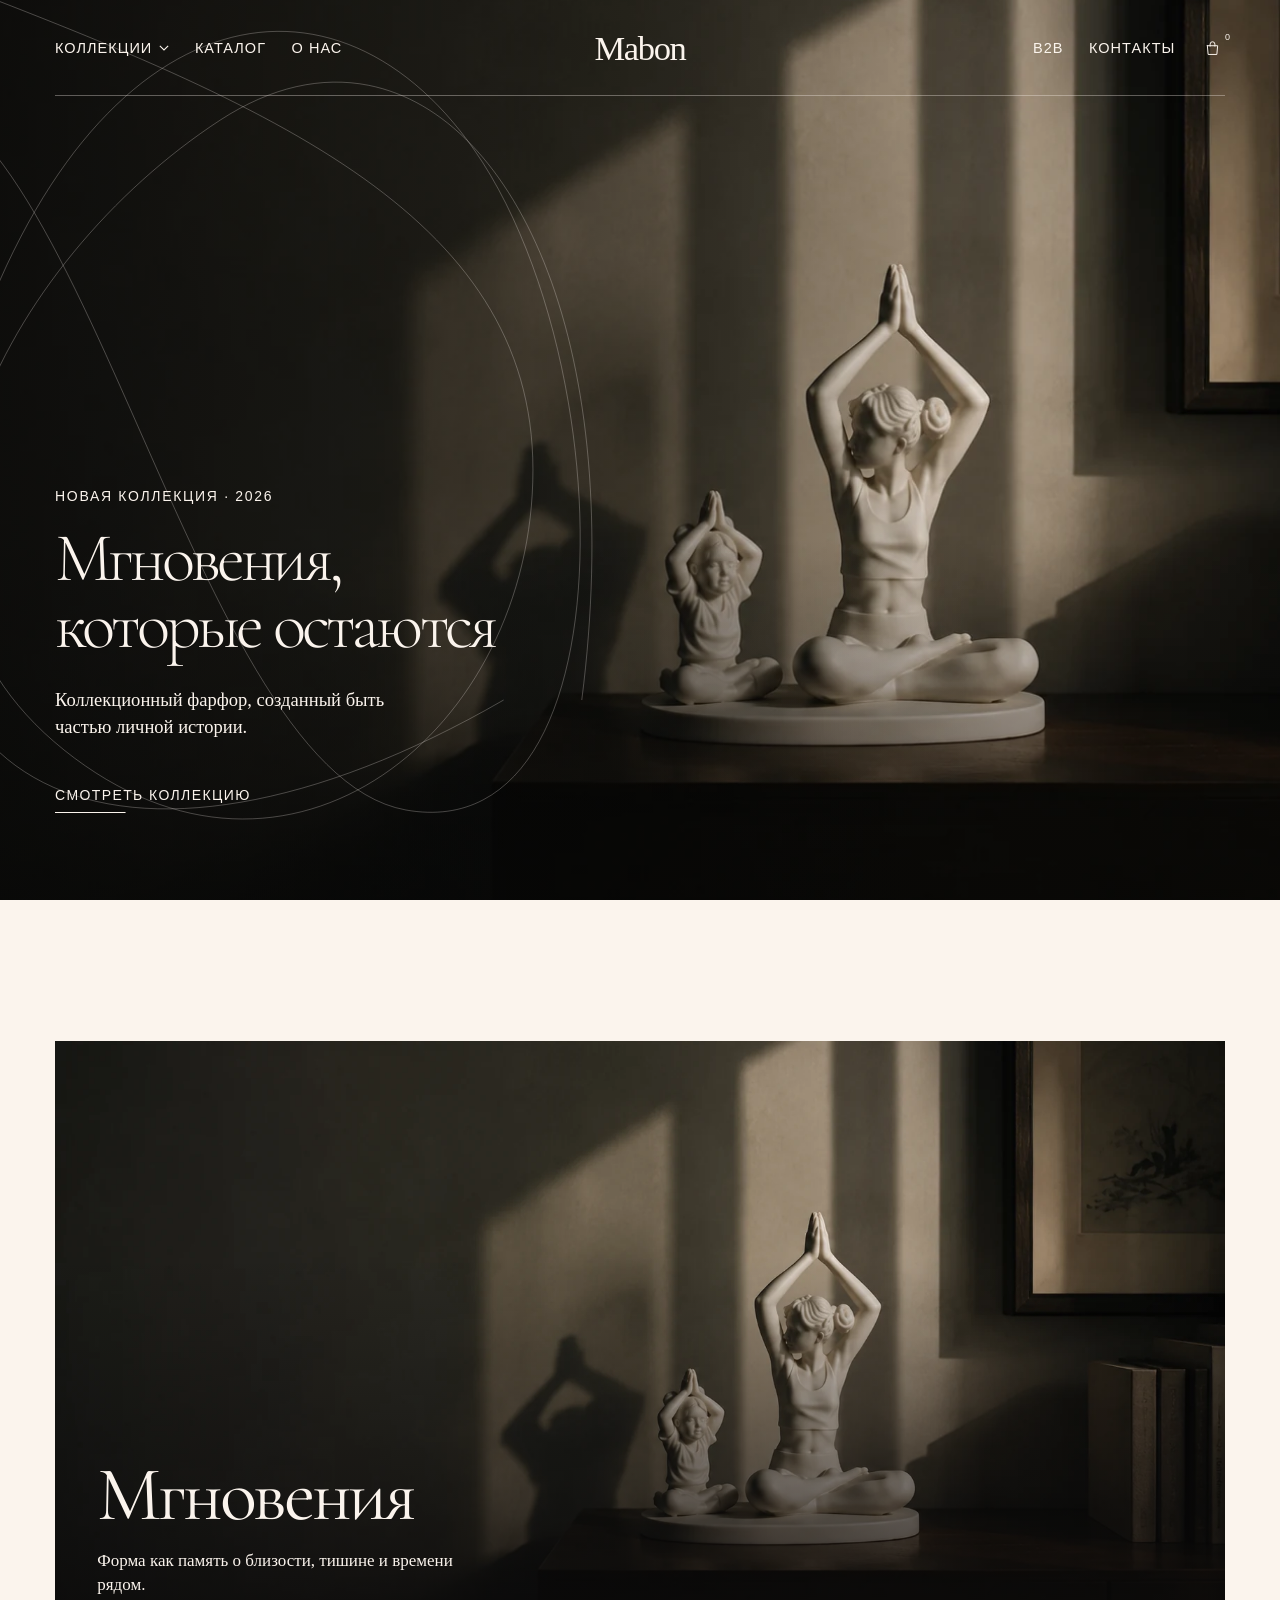
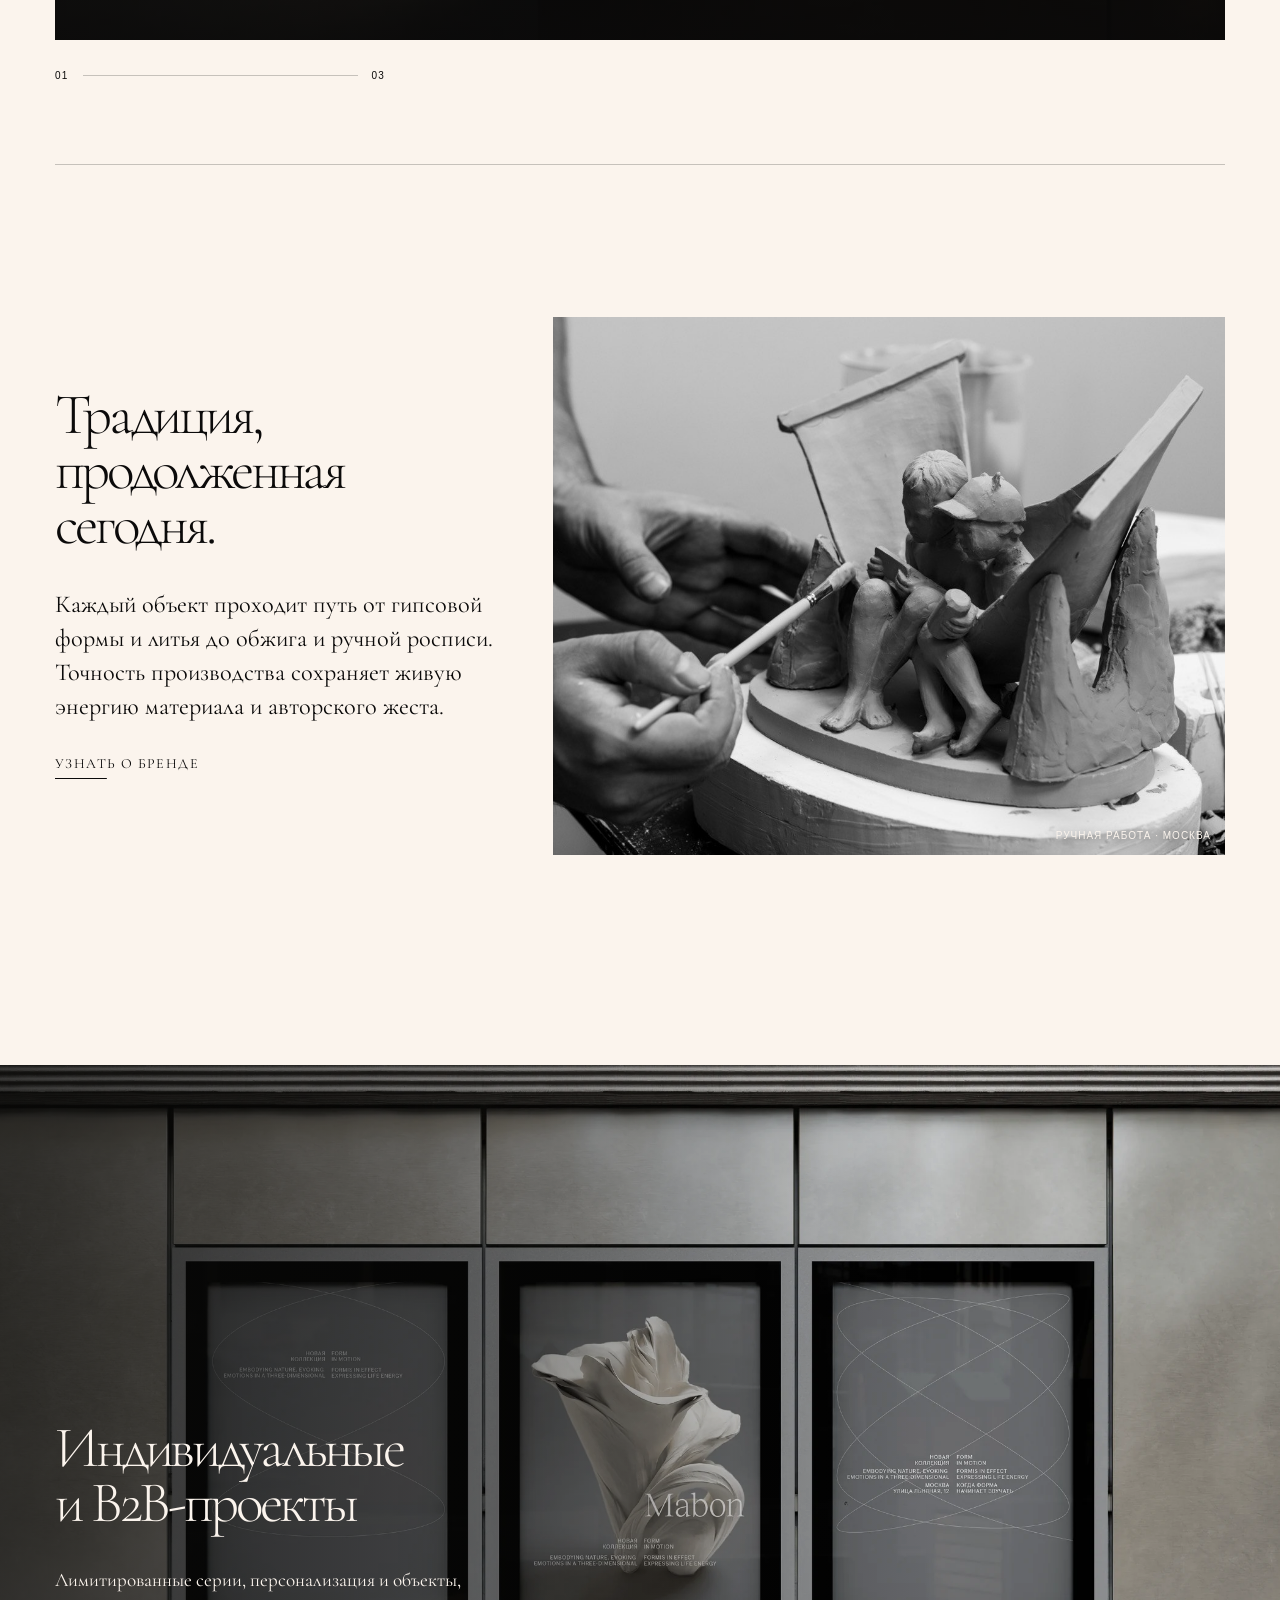
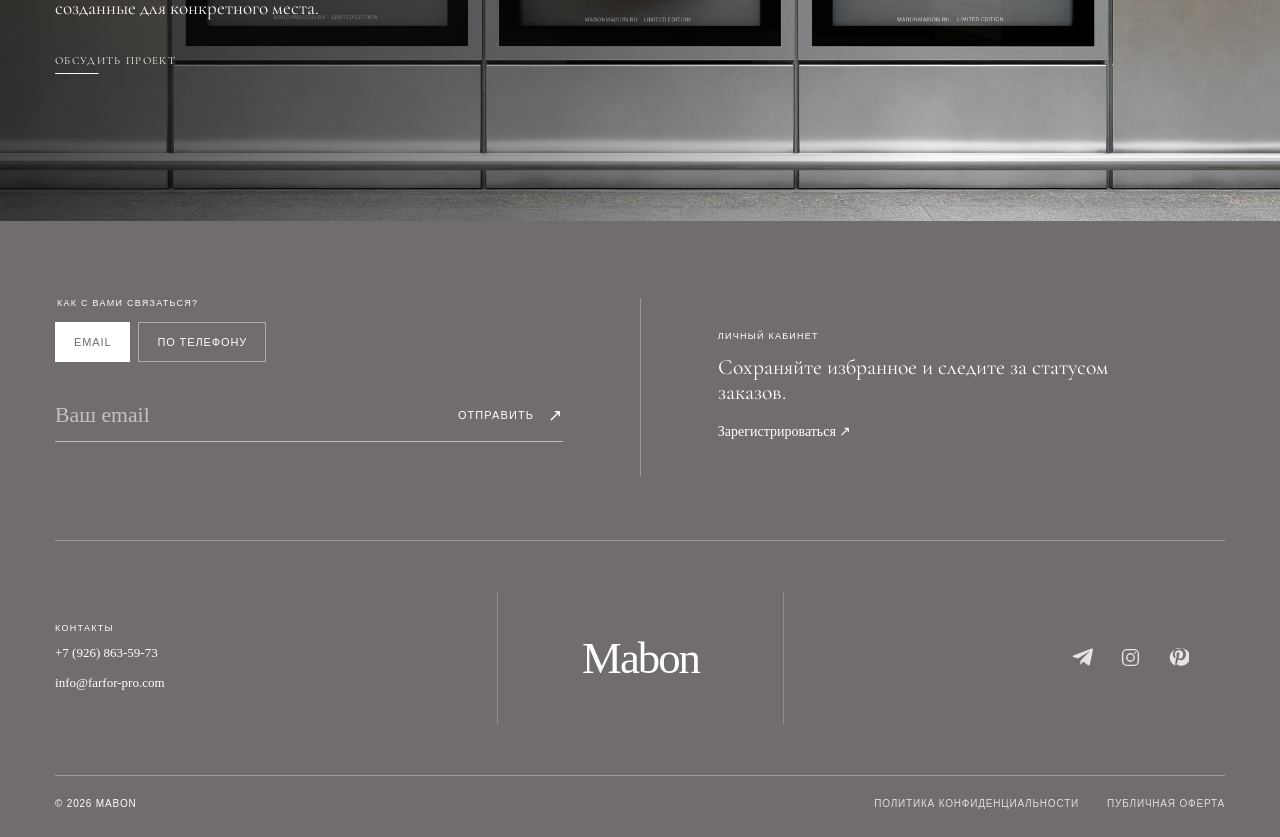
==== commit d1971fc7: "working on about us and product" ====
--- a/index.html
+++ b/index.html
@@ -17,7 +17,7 @@
       rel="stylesheet"
     />
     <link rel="preload" as="image" href="assets/hero-moments.webp" fetchpriority="high" />
-    <link rel="stylesheet" href="styles.css?v=20260809-11" />
+    <link rel="stylesheet" href="styles.css?v=20260810-8" />
   </head>
   <body>
     <a class="skip-link" href="#main">Перейти к содержанию</a>
@@ -34,7 +34,7 @@
           </button>
         </div>
         <a class="nav-link" href="#collections">Каталог</a>
-        <a class="nav-link" href="#about">О нас</a>
+        <a class="nav-link" href="about.html">О нас</a>
       </nav>
 
       <a class="wordmark" href="#top" aria-label="Mabon, на главную">Mabon</a>
@@ -42,12 +42,6 @@
       <nav class="desktop-nav desktop-nav--right" aria-label="Дополнительная навигация">
         <a class="nav-link" href="#b2b">B2B</a>
         <a class="nav-link" href="#contact">Контакты</a>
-        <button class="icon-link js-placeholder" type="button" aria-label="Личный кабинет">
-          <svg aria-hidden="true" viewBox="0 0 24 24">
-            <circle cx="12" cy="8" r="3.75" />
-            <path d="M5.75 20c.45-4 2.55-6 6.25-6s5.8 2 6.25 6" />
-          </svg>
-        </button>
         <button class="icon-link js-placeholder bag-link" type="button" aria-label="Корзина, 0 товаров">
           <svg aria-hidden="true" viewBox="0 0 24 24">
             <path d="M5.5 8.5h13l-1 11h-11l-1-11Z" />
@@ -68,9 +62,9 @@
           <p>Фарфор как форма памяти, движения и личного пространства.</p>
         </div>
         <div class="mega-menu__links">
-          <a href="#collections"><span>01</span> Мгновения</a>
-          <a href="#collections"><span>02</span> Motya MABON</a>
-          <a href="#collections"><span>03</span> Хранители Зимы</a>
+          <a href="collection.html?collection=moments"><span>01</span> Мгновения</a>
+          <a href="collection.html?collection=motya"><span>02</span> Motya MABON</a>
+          <a href="collection.html?collection=winter"><span>03</span> Хранители Зимы</a>
         </div>
         <a class="mega-menu__all" href="#collections">
           Смотреть все
@@ -83,7 +77,7 @@
       <nav aria-label="Мобильная навигация">
         <a href="#collections"><span>01</span> Коллекции</a>
         <a href="#collections"><span>02</span> Каталог</a>
-        <a href="#about"><span>03</span> О нас</a>
+        <a href="about.html"><span>03</span> О нас</a>
         <a href="#b2b"><span>04</span> B2B</a>
         <a href="#contact"><span>05</span> Контакты</a>
       </nav>
@@ -124,7 +118,7 @@
       <section class="collections" id="collections" aria-label="Коллекции">
         <div class="collection-track" data-carousel>
           <article class="collection-item reveal">
-            <div class="collection-image">
+            <a class="collection-image" href="collection.html?collection=moments" aria-label="Открыть коллекцию Мгновения">
               <img
                 src="assets/hero-moments.webp"
                 alt="Фарфоровые фигуры из коллекции Мгновения"
@@ -136,11 +130,11 @@
                 <h3>Мгновения</h3>
                 <p>Форма как память о близости, тишине и времени рядом.</p>
               </div>
-            </div>
+            </a>
           </article>
 
           <article class="collection-item reveal" data-delay="1">
-            <div class="collection-image collection-image--light">
+            <a class="collection-image collection-image--light" href="collection.html?collection=motya" aria-label="Открыть коллекцию Motya MABON">
               <img
                 src="assets/collection-forms.webp"
                 alt="Белые фарфоровые объекты с рельефной поверхностью"
@@ -152,11 +146,11 @@
                 <h3>Motya MABON</h3>
                 <p>Пластика движения, застывшая в свете и белом фарфоре.</p>
               </div>
-            </div>
+            </a>
           </article>
 
           <article class="collection-item reveal" data-delay="2">
-            <div class="collection-image">
+            <a class="collection-image" href="collection.html?collection=winter" aria-label="Открыть коллекцию Хранители Зимы">
               <img
                 src="assets/mabon-packaging.webp"
                 alt="Коллекционные коробки Mabon в направленном свете"
@@ -168,7 +162,7 @@
                 <h3>Хранители Зимы</h3>
                 <p>Сезонная история о хрупкости, свете и домашнем ритуале.</p>
               </div>
-            </div>
+            </a>
           </article>
         </div>
 
@@ -198,7 +192,7 @@
               Каждый объект проходит путь от гипсовой формы и литья до обжига и ручной росписи.
               Точность производства сохраняет живую энергию материала и авторского жеста.
             </p>
-            <a class="text-cta" href="#contact">Узнать о бренде</a>
+            <a class="text-cta" href="about.html">Узнать о бренде</a>
           </div>
         </div>
 
@@ -320,6 +314,6 @@
       <span data-toast-message>Раздел будет доступен в полной версии сайта</span>
     </div>
 
-    <script src="script.js?v=20260808-6"></script>
+    <script src="script.js?v=20260810-3"></script>
   </body>
 </html>
--- a/styles.css
+++ b/styles.css
@@ -1527,3 +1527,2192 @@
     transform: none;
   }
 }
+
+/* Collection detail page */
+
+.site-header--inner {
+  height: 76px;
+  background: var(--porcelain);
+  color: var(--ink);
+}
+
+.collection-detail-page main {
+  padding-top: 76px;
+}
+
+.collection-story {
+  display: grid;
+  min-height: calc(100svh - 76px);
+  grid-template-columns: minmax(0, 1.65fr) minmax(320px, 0.75fr);
+  gap: clamp(36px, 5vw, 82px);
+  align-items: start;
+  padding: clamp(36px, 5vw, 72px) var(--gutter) var(--section-space);
+}
+
+.collection-story__media {
+  overflow: hidden;
+  background: var(--porcelain);
+}
+
+.collection-story__media img {
+  width: 100%;
+  height: auto;
+  aspect-ratio: 4 / 3;
+  transition: transform 1.4s var(--ease);
+  object-fit: cover;
+}
+
+.collection-story__media:hover img {
+  transform: scale(1.015);
+}
+
+.collection-story__copy {
+  position: sticky;
+  top: 118px;
+  padding-top: clamp(4px, 1vw, 16px);
+}
+
+.collection-story__copy h1,
+.collection-detail-head h2,
+.collection-author__copy h3,
+.collection-process__intro h2 {
+  font-family: var(--font-heading);
+  font-weight: 300;
+  letter-spacing: -0.045em;
+}
+
+.collection-story__copy h1 {
+  margin: 18px 0 30px;
+  font-size: clamp(54px, 6vw, 92px);
+  line-height: 0.88;
+}
+
+.collection-story__text {
+  max-width: 520px;
+}
+
+.collection-story__text p {
+  margin: 0;
+  font-family: var(--font-heading);
+  font-size: clamp(21px, 1.75vw, 28px);
+  line-height: 1.35;
+}
+
+.collection-story__text p + p {
+  margin-top: 16px;
+}
+
+.collection-story__text p[hidden],
+.collection-author__copy p[hidden] {
+  display: none;
+}
+
+.expandable-copy {
+  height: 0;
+  overflow: hidden;
+  margin-top: 0 !important;
+  opacity: 0;
+  transform: translateY(-5px);
+  visibility: hidden;
+  will-change: height;
+  transition:
+    height 480ms var(--ease),
+    margin-top 480ms var(--ease),
+    opacity 240ms ease,
+    transform 480ms var(--ease),
+    visibility 0s linear 480ms;
+}
+
+.expandable-copy.is-expanded {
+  margin-top: 16px !important;
+  opacity: 1;
+  transform: translateY(0);
+  visibility: visible;
+  transition:
+    height 480ms var(--ease),
+    margin-top 480ms var(--ease),
+    opacity 300ms ease 90ms,
+    transform 480ms var(--ease),
+    visibility 0s;
+}
+
+.collection-read-more,
+.collection-author__copy .text-cta {
+  margin-top: 20px;
+  font-family: var(--font-heading);
+  font-size: 14px;
+}
+
+.collection-products,
+.collection-author,
+.collection-process {
+  border-top: 1px solid var(--line);
+  padding: var(--section-space) var(--gutter);
+}
+
+.collection-detail-head {
+  display: flex;
+  align-items: end;
+  justify-content: space-between;
+  gap: 30px;
+  margin-bottom: clamp(42px, 5vw, 72px);
+}
+
+.collection-detail-head h2,
+.collection-process__intro h2 {
+  max-width: 760px;
+  margin: 0;
+  font-size: clamp(44px, 5vw, 76px);
+  line-height: 0.94;
+}
+
+.collection-detail-head--products,
+.collection-detail-head--author {
+  justify-content: flex-start;
+}
+
+.collection-detail-head--products h2 {
+  font-size: clamp(54px, 6vw, 92px);
+}
+
+.collection-detail-head--author h2 {
+  font-size: clamp(38px, 4.3vw, 64px);
+}
+
+.product-grid {
+  display: grid;
+  grid-template-columns: repeat(3, minmax(0, 1fr));
+  gap: clamp(20px, 3.6vw, 58px);
+}
+
+.product-card a {
+  display: block;
+}
+
+.product-card__image {
+  overflow: hidden;
+  background: rgb(238 230 222);
+}
+
+.product-card__image img {
+  width: 100%;
+  aspect-ratio: 3 / 4;
+  transition: transform 900ms var(--ease), filter 500ms ease;
+  object-fit: cover;
+}
+
+.product-card:nth-child(1) img {
+  object-position: 30% center;
+}
+
+.product-card:nth-child(2) img {
+  object-position: 52% center;
+}
+
+.product-card:nth-child(3) img {
+  object-position: 74% center;
+}
+
+.product-card a:hover img,
+.product-card a:focus-visible img {
+  transform: scale(1.025);
+  filter: contrast(1.025);
+}
+
+.product-card__meta {
+  display: flex;
+  align-items: baseline;
+  justify-content: space-between;
+  gap: 18px;
+  padding-top: 18px;
+}
+
+.product-card__meta h3 {
+  margin: 0;
+  font-family: var(--font-heading);
+  font-size: clamp(25px, 2.3vw, 36px);
+  font-weight: 400;
+  letter-spacing: -0.025em;
+  line-height: 1;
+}
+
+.product-card__meta span {
+  flex: 0 0 auto;
+  font-size: 9px;
+  letter-spacing: 0.1em;
+  opacity: 0.7;
+  text-transform: uppercase;
+}
+
+.collection-author__layout {
+  display: grid;
+  grid-template-columns: minmax(260px, 0.72fr) minmax(0, 1.28fr);
+  gap: clamp(48px, 8vw, 132px);
+  align-items: center;
+}
+
+.collection-author__portrait {
+  overflow: hidden;
+}
+
+.collection-author__portrait img {
+  width: 100%;
+  height: auto;
+  aspect-ratio: 3 / 4;
+  transition: transform 1.1s var(--ease);
+  object-fit: cover;
+  object-position: 46% center;
+}
+
+.collection-author__portrait:hover img {
+  transform: scale(1.018);
+}
+
+.collection-author__copy {
+  max-width: 710px;
+  margin-top: clamp(-32px, -2vw, -18px);
+}
+
+.collection-author__copy h3 {
+  margin: 18px 0 26px;
+  font-size: clamp(42px, 5vw, 76px);
+  line-height: 0.95;
+}
+
+.collection-author__copy p,
+.collection-process__intro p {
+  margin: 0;
+  font-family: var(--font-heading);
+  font-size: clamp(20px, 1.7vw, 27px);
+  line-height: 1.4;
+}
+
+.collection-author__copy p + p {
+  margin-top: 16px;
+}
+
+.collection-process__intro {
+  display: block;
+  max-width: 820px;
+  margin-bottom: clamp(46px, 6vw, 88px);
+}
+
+.collection-process__intro h2 {
+  max-width: 820px;
+  margin-bottom: clamp(22px, 2.4vw, 34px);
+}
+
+.collection-process__intro p {
+  max-width: 700px;
+}
+
+.collection-process__gallery {
+  display: grid;
+  grid-template-columns: minmax(0, 0.92fr) minmax(0, 1.08fr);
+  gap: clamp(24px, 5vw, 80px);
+  align-items: start;
+}
+
+.collection-process__gallery figure {
+  margin: 0;
+}
+
+.collection-process__gallery figure:nth-child(2) {
+  padding-top: 0;
+}
+
+.collection-process__gallery img {
+  width: 100%;
+  height: clamp(440px, 58vw, 820px);
+  object-fit: cover;
+}
+
+.collection-process__gallery figure:first-child img {
+  object-position: center 35%;
+}
+
+.collection-process__gallery figcaption {
+  margin-top: 13px;
+  font-size: 9px;
+  letter-spacing: 0.1em;
+  text-transform: uppercase;
+}
+
+@media (max-width: 1080px) {
+  .collection-story {
+    grid-template-columns: minmax(0, 1.35fr) minmax(300px, 0.8fr);
+    gap: 40px;
+  }
+
+  .product-card__meta {
+    display: block;
+  }
+
+  .product-card__meta span {
+    display: block;
+    margin-top: 9px;
+  }
+
+}
+
+@media (max-width: 760px) {
+  .site-header--inner {
+    height: 74px;
+  }
+
+  .collection-detail-page main {
+    padding-top: 74px;
+  }
+
+  .collection-story {
+    min-height: auto;
+    grid-template-columns: 1fr;
+    gap: 36px;
+    padding-top: 24px;
+  }
+
+  .collection-story__media img {
+    aspect-ratio: 4 / 3.4;
+  }
+
+  .collection-story__copy {
+    position: static;
+    padding-top: 0;
+  }
+
+  .collection-story__copy h1 {
+    margin-bottom: 22px;
+    font-size: clamp(48px, 16vw, 72px);
+  }
+
+  .collection-products,
+  .collection-author,
+  .collection-process {
+    padding-block: 84px;
+  }
+
+  .collection-detail-head {
+    display: block;
+    margin-bottom: 36px;
+  }
+
+  .collection-detail-head h2 {
+    font-size: 48px;
+  }
+
+  .collection-detail-head--products h2 {
+    font-size: clamp(56px, 16vw, 72px);
+  }
+
+  .collection-detail-head--author h2 {
+    font-size: 42px;
+  }
+
+  .product-grid {
+    grid-template-columns: 1fr;
+    gap: 52px;
+  }
+
+  .product-card__image img {
+    aspect-ratio: 4 / 5;
+  }
+
+  .collection-author__layout {
+    grid-template-columns: 1fr;
+    gap: 38px;
+  }
+
+  .collection-author__portrait {
+    width: min(78vw, 420px);
+  }
+
+  .collection-author__copy h3 {
+    font-size: 48px;
+  }
+
+  .collection-author__copy {
+    margin-top: 0;
+  }
+
+  .collection-process__intro {
+    display: block;
+    margin-bottom: 38px;
+  }
+
+  .collection-process__intro h2 {
+    font-size: 48px;
+  }
+
+  .collection-process__intro p {
+    margin-top: 0;
+  }
+
+  .collection-process__gallery {
+    grid-template-columns: 1fr;
+    gap: 42px;
+  }
+
+  .collection-process__gallery figure:nth-child(2) {
+    padding-top: 0;
+  }
+
+  .collection-process__gallery img {
+    height: min(124vw, 620px);
+  }
+}
+
+/* Product detail page */
+
+.product-page main {
+  padding-top: 76px;
+}
+
+.product-detail {
+  display: grid;
+  min-height: calc(100svh - 76px);
+  grid-template-columns: minmax(0, 1.02fr) minmax(360px, 0.98fr);
+  gap: clamp(42px, 6vw, 96px);
+  align-items: start;
+  padding: clamp(36px, 5vw, 72px) var(--gutter) var(--section-space);
+}
+
+.product-gallery {
+  min-width: 0;
+}
+
+.product-gallery__viewport {
+  overflow: hidden;
+  background: rgb(238 230 222);
+}
+
+.product-gallery__viewport img {
+  width: 100%;
+  height: auto;
+  aspect-ratio: 3 / 4;
+  transform: scale(var(--product-image-scale, 1));
+  opacity: 1;
+  transition: transform 900ms var(--ease), opacity 140ms ease;
+  object-fit: cover;
+}
+
+.product-gallery__viewport img.is-changing {
+  opacity: 0.18;
+}
+
+.product-gallery__controls {
+  display: flex;
+  align-items: center;
+  justify-content: space-between;
+  gap: 28px;
+  padding-top: 20px;
+}
+
+.product-gallery__count {
+  display: flex;
+  width: min(42%, 210px);
+  align-items: center;
+  gap: 13px;
+  font-size: 10px;
+  letter-spacing: 0.12em;
+}
+
+.product-gallery__count i {
+  height: 1px;
+  flex: 1;
+  background: var(--line);
+}
+
+.product-gallery__buttons {
+  display: flex;
+  gap: 10px;
+}
+
+.product-gallery__buttons button {
+  display: grid;
+  width: 46px;
+  height: 38px;
+  place-items: center;
+}
+
+.product-gallery__buttons svg {
+  width: 32px;
+  fill: none;
+  stroke: currentColor;
+  stroke-width: 1.2;
+  transition: transform 300ms var(--ease);
+}
+
+.product-gallery__buttons button:first-child:hover svg,
+.product-gallery__buttons button:first-child:focus-visible svg {
+  transform: translateX(-4px);
+}
+
+.product-gallery__buttons button:last-child:hover svg,
+.product-gallery__buttons button:last-child:focus-visible svg {
+  transform: translateX(4px);
+}
+
+.product-info {
+  position: sticky;
+  top: 118px;
+  max-width: 620px;
+  padding-top: clamp(4px, 1vw, 18px);
+}
+
+.product-info__collection {
+  display: inline-block;
+  border-bottom: 1px solid currentColor;
+  padding-bottom: 4px;
+}
+
+.product-info h1 {
+  margin: 22px 0 28px;
+  font-family: var(--font-heading);
+  font-size: clamp(54px, 6vw, 88px);
+  font-weight: 300;
+  letter-spacing: -0.05em;
+  line-height: 0.9;
+}
+
+.product-info__description {
+  max-width: 540px;
+}
+
+.product-info__description p {
+  margin: 0;
+  font-family: var(--font-heading);
+  font-size: clamp(21px, 1.75vw, 28px);
+  line-height: 1.38;
+}
+
+.product-info__description p + p {
+  margin-top: 15px;
+}
+
+.product-info__description p[hidden] {
+  display: none;
+}
+
+.product-description-toggle {
+  margin-top: 18px;
+  font-family: var(--font-heading);
+  font-size: 14px;
+}
+
+.product-variants {
+  padding: 26px 0 24px;
+  border: 0;
+  border-top: 1px solid var(--line);
+  border-bottom: 1px solid var(--line);
+  margin: 34px 0 0;
+}
+
+.product-variants[hidden] {
+  display: none;
+}
+
+.product-variants legend {
+  padding: 0;
+  font-size: 10px;
+  letter-spacing: 0.12em;
+  text-transform: uppercase;
+}
+
+.product-variants > p {
+  margin: 8px 0 18px;
+  font-family: var(--font-heading);
+  font-size: 17px;
+  line-height: 1.35;
+}
+
+.product-variants__options {
+  display: inline-flex;
+  gap: 12px;
+  vertical-align: middle;
+}
+
+.product-variants__options label {
+  position: relative;
+  cursor: pointer;
+}
+
+.product-variants__options input {
+  position: absolute;
+  opacity: 0;
+  pointer-events: none;
+}
+
+.product-variants__options label span {
+  display: block;
+  width: 36px;
+  height: 36px;
+  border: 1px solid rgb(11 10 10 / 28%);
+  border-radius: 50%;
+  background: var(--variant-color);
+  transition: outline-color 200ms ease, transform 260ms var(--ease);
+}
+
+.product-variants__options input:checked + span {
+  outline: 1px solid var(--ink);
+  outline-offset: 4px;
+}
+
+.product-variants__options input:focus-visible + span {
+  outline: 1px solid var(--ink);
+  outline-offset: 5px;
+}
+
+.product-variants__options label:hover span {
+  transform: scale(1.06);
+}
+
+.product-variants__selected {
+  display: inline-block;
+  margin-left: 20px;
+  font-family: var(--font-heading);
+  font-size: 18px;
+  vertical-align: middle;
+}
+
+.product-specs {
+  display: grid;
+  grid-template-columns: repeat(3, minmax(0, 1fr));
+  margin: 34px 0 0;
+  border-top: 1px solid var(--line);
+  border-bottom: 1px solid var(--line);
+}
+
+.product-specs > div {
+  padding: 19px 18px 18px;
+}
+
+.product-specs > div:first-child {
+  padding-left: 0;
+}
+
+.product-specs > div + div {
+  border-left: 1px solid var(--line);
+}
+
+.product-specs dt {
+  margin-bottom: 9px;
+  font-size: 9px;
+  letter-spacing: 0.12em;
+  opacity: 0.7;
+  text-transform: uppercase;
+}
+
+.product-specs dd {
+  margin: 0;
+  font-family: var(--font-heading);
+  font-size: clamp(22px, 2vw, 30px);
+  line-height: 1;
+}
+
+@media (max-width: 900px) {
+  .product-detail {
+    grid-template-columns: minmax(0, 0.95fr) minmax(330px, 1.05fr);
+    gap: 36px;
+  }
+}
+
+@media (max-width: 760px) {
+  .product-page main {
+    padding-top: 74px;
+  }
+
+  .product-detail {
+    min-height: auto;
+    grid-template-columns: 1fr;
+    gap: 44px;
+    padding-top: 24px;
+  }
+
+  .product-gallery__viewport img {
+    aspect-ratio: 4 / 5;
+  }
+
+  .product-info {
+    position: static;
+    max-width: none;
+    padding-top: 0;
+  }
+
+  .product-info h1 {
+    font-size: clamp(48px, 16vw, 72px);
+  }
+
+  .product-specs > div {
+    padding-inline: 12px;
+  }
+
+  .product-specs > div:first-child {
+    padding-left: 0;
+  }
+}
+
+@media (max-width: 430px) {
+  .product-variants__selected {
+    display: block;
+    margin: 18px 0 0;
+  }
+
+  .product-specs {
+    grid-template-columns: 1fr;
+  }
+
+  .product-specs > div,
+  .product-specs > div:first-child {
+    padding: 16px 0;
+  }
+
+  .product-specs > div + div {
+    border-top: 1px solid var(--line);
+    border-left: 0;
+  }
+}
+
+/* About page */
+
+.about-page main {
+  overflow: clip;
+}
+
+.about-page .nav-link[aria-current="page"]::after {
+  transform: scaleX(1);
+}
+
+.about-page .site-header:not(.is-scrolled):not(.is-menu-open) {
+  background: linear-gradient(180deg, rgb(9 8 8 / 34%) 0%, transparent 100%);
+}
+
+.about-page .site-header:not(.is-scrolled):not(.is-menu-open) .wordmark,
+.about-page .site-header:not(.is-scrolled):not(.is-menu-open) .nav-link,
+.about-page .site-header:not(.is-scrolled):not(.is-menu-open) .icon-link,
+.about-page .site-header:not(.is-scrolled):not(.is-menu-open) .menu-toggle {
+  filter: drop-shadow(0 1px 8px rgb(9 8 8 / 42%));
+}
+
+.about-hero {
+  position: relative;
+  display: flex;
+  min-height: 100svh;
+  align-items: flex-end;
+  overflow: hidden;
+  background: #1b1918;
+  color: var(--white);
+}
+
+.about-hero__image {
+  position: absolute;
+  inset: -4% 0 0;
+  width: 100%;
+  height: 108%;
+  transform: scale(1.045) translateY(var(--hero-shift, 0px));
+  object-fit: cover;
+  object-position: center 44%;
+  opacity: 0;
+  transition: opacity 1s ease, transform 1.8s var(--ease);
+}
+
+.is-ready .about-hero__image {
+  transform: scale(1) translateY(var(--hero-shift, 0px));
+  opacity: 1;
+}
+
+.about-hero__veil {
+  position: absolute;
+  inset: 0;
+  background:
+    linear-gradient(180deg, rgb(10 9 8 / 28%) 0%, transparent 38%),
+    linear-gradient(0deg, rgb(10 9 8 / 76%) 0%, transparent 53%);
+}
+
+.about-hero__copy {
+  position: relative;
+  z-index: 1;
+  width: min(760px, 75vw);
+  padding: calc(var(--header-h) + 80px) var(--gutter) clamp(70px, 9vh, 116px);
+}
+
+.about-hero__copy > * {
+  transform: translateY(28px);
+  opacity: 0;
+  transition: opacity 760ms ease, transform 1s var(--ease);
+}
+
+.about-hero__copy > p {
+  margin: 0 0 16px;
+  font-size: 11px;
+  letter-spacing: 0.15em;
+  text-transform: uppercase;
+  transition-delay: 280ms;
+}
+
+.about-hero__copy h1 {
+  margin: 0;
+  font-family: var(--font-heading);
+  font-size: clamp(70px, 9vw, 144px);
+  font-weight: 300;
+  letter-spacing: -0.06em;
+  line-height: 0.82;
+  transition-delay: 380ms;
+}
+
+.about-hero__copy > span {
+  display: block;
+  max-width: 440px;
+  margin-top: 30px;
+  font-family: var(--font-heading);
+  font-size: clamp(19px, 1.65vw, 26px);
+  line-height: 1.35;
+  transition-delay: 530ms;
+}
+
+.is-ready .about-hero__copy > * {
+  transform: translateY(0);
+  opacity: 1;
+}
+
+.about-hero__scroll {
+  position: absolute;
+  z-index: 2;
+  right: var(--gutter);
+  bottom: clamp(72px, 9vh, 114px);
+  display: flex;
+  align-items: center;
+  gap: 15px;
+  font-size: 9px;
+  letter-spacing: 0.14em;
+  text-transform: uppercase;
+}
+
+.about-hero__scroll i {
+  position: relative;
+  width: clamp(46px, 6vw, 92px);
+  height: 1px;
+  overflow: hidden;
+  background: rgb(251 244 237 / 44%);
+}
+
+.about-hero__scroll i::after {
+  position: absolute;
+  inset: 0;
+  transform: translateX(-100%);
+  background: var(--white);
+  content: "";
+  animation: aboutScrollCue 2.2s var(--ease) 1.2s infinite;
+}
+
+.about-band-label {
+  display: flex;
+  align-items: center;
+  justify-content: space-between;
+  gap: 24px;
+  padding: 15px var(--gutter) 13px;
+  border-bottom: 1px solid var(--line);
+  font-size: 9px;
+  letter-spacing: 0.14em;
+  line-height: 1.3;
+  text-transform: uppercase;
+}
+
+.about-band-label span:last-child {
+  font-family: var(--font-serif);
+  letter-spacing: 0.08em;
+}
+
+.about-philosophy,
+.about-story,
+.about-production,
+.about-team {
+  color: var(--ink);
+}
+
+.about-philosophy {
+  padding-bottom: clamp(96px, 10vw, 156px);
+}
+
+.about-philosophy__content {
+  max-width: 950px;
+  margin: 0 auto;
+  padding: clamp(94px, 10vw, 158px) var(--gutter) 0;
+  text-align: center;
+}
+
+.about-philosophy__content h2,
+.about-story__copy h2,
+.about-production__intro h2,
+.about-team__intro h2 {
+  font-family: var(--font-heading);
+  font-weight: 300;
+  letter-spacing: -0.055em;
+}
+
+.about-philosophy__content h2 {
+  margin: 19px 0 32px;
+  font-size: clamp(52px, 7vw, 108px);
+  line-height: 0.88;
+}
+
+.about-philosophy__content > p:not(.eyebrow) {
+  max-width: 700px;
+  margin: 0 auto;
+  font-family: var(--font-heading);
+  font-size: clamp(20px, 2vw, 29px);
+  line-height: 1.42;
+}
+
+.about-philosophy__content blockquote {
+  max-width: 720px;
+  margin: 38px auto 0;
+  font-family: var(--font-heading);
+  font-size: clamp(20px, 2vw, 29px);
+  font-style: italic;
+  line-height: 1.35;
+}
+
+.about-story,
+.about-team {
+  border-top: 1px solid var(--line);
+}
+
+.about-story__layout {
+  display: grid;
+  grid-template-columns: minmax(290px, 0.72fr) minmax(0, 1.28fr);
+  gap: clamp(48px, 7vw, 116px);
+  align-items: center;
+  padding: clamp(76px, 9vw, 142px) var(--gutter) var(--section-space);
+}
+
+.about-story__copy {
+  max-width: 580px;
+}
+
+.about-story__copy h2 {
+  margin: 18px 0 34px;
+  font-size: clamp(50px, 5.2vw, 82px);
+  line-height: 0.92;
+}
+
+.about-story__copy > p:not(.eyebrow) {
+  margin: 0;
+  font-family: var(--font-heading);
+  font-size: clamp(18px, 1.55vw, 24px);
+  line-height: 1.48;
+}
+
+.about-story__copy > p + p {
+  margin-top: 20px;
+}
+
+.about-story__media {
+  margin: 0;
+}
+
+.about-story__media img {
+  width: 100%;
+  height: clamp(450px, 49vw, 760px);
+  transition: transform 1.2s var(--ease), filter 600ms ease;
+  object-fit: cover;
+  object-position: center;
+}
+
+.about-story__media:hover img {
+  transform: scale(1.012);
+  filter: contrast(1.025);
+}
+
+.about-story__media figcaption {
+  margin-top: 12px;
+  font-size: 9px;
+  letter-spacing: 0.12em;
+  text-transform: uppercase;
+}
+
+.about-production {
+  border-top: 1px solid var(--line);
+  padding-bottom: clamp(72px, 7vw, 108px);
+  background: rgb(239 231 223) !important;
+}
+
+.about-production__intro {
+  display: grid;
+  grid-template-columns: 0.38fr 1fr 0.64fr;
+  gap: clamp(24px, 4vw, 64px);
+  align-items: start;
+  padding: clamp(60px, 6vw, 92px) var(--gutter) clamp(44px, 5vw, 72px);
+}
+
+.about-production__intro h2 {
+  margin: 0;
+  font-size: clamp(46px, 5vw, 78px);
+  line-height: 0.9;
+}
+
+.about-production__intro > p:last-child {
+  max-width: 440px;
+  margin: 0;
+  font-family: var(--font-heading);
+  font-size: clamp(18px, 1.5vw, 23px);
+  line-height: 1.42;
+}
+
+.production-grid {
+  display: grid;
+  grid-template-columns: repeat(4, minmax(0, 1fr));
+  gap: clamp(13px, 1.7vw, 28px);
+  padding: 0 var(--gutter);
+}
+
+.production-step__image {
+  position: relative;
+  overflow: hidden;
+  background: rgb(221 212 203);
+}
+
+.production-step__image img {
+  width: 100%;
+  height: auto;
+  aspect-ratio: 4 / 2.85;
+  transition: transform 900ms var(--ease), filter 500ms ease;
+  object-fit: cover;
+}
+
+.production-step:nth-child(1) img {
+  object-position: center 36%;
+}
+
+.production-step:nth-child(2) img {
+  object-position: center 42%;
+}
+
+.production-step:nth-child(3) img {
+  object-position: 64% center;
+}
+
+.production-step:nth-child(4) img {
+  object-position: 62% center;
+}
+
+.production-step__image span {
+  position: absolute;
+  top: 13px;
+  left: 14px;
+  display: grid;
+  width: 32px;
+  height: 32px;
+  place-items: center;
+  background: var(--porcelain);
+  font-family: var(--font-serif);
+  font-size: 12px;
+}
+
+.production-step:hover img {
+  transform: scale(1.025);
+  filter: contrast(1.04);
+}
+
+.production-step h3 {
+  margin: 18px 0 7px;
+  font-family: var(--font-heading);
+  font-size: clamp(23px, 2vw, 31px);
+  font-weight: 400;
+  letter-spacing: -0.025em;
+  line-height: 1;
+}
+
+.production-step > p {
+  max-width: 290px;
+  margin: 0;
+  font-family: var(--font-heading);
+  font-size: 16px;
+  line-height: 1.38;
+}
+
+.about-team {
+  padding-bottom: var(--section-space);
+}
+
+.about-team__intro {
+  max-width: 890px;
+  margin: 0 auto;
+  padding: clamp(88px, 9vw, 138px) var(--gutter) clamp(52px, 6vw, 88px);
+  text-align: center;
+}
+
+.about-team__intro h2 {
+  margin: 18px 0 24px;
+  font-size: clamp(50px, 6.2vw, 94px);
+  line-height: 0.9;
+}
+
+.about-team__intro > p:last-child {
+  max-width: 600px;
+  margin: 0 auto;
+  font-family: var(--font-heading);
+  font-size: clamp(18px, 1.6vw, 24px);
+  line-height: 1.4;
+}
+
+.team-grid {
+  display: grid;
+  grid-template-columns: repeat(5, minmax(0, 1fr));
+  gap: clamp(15px, 2vw, 32px);
+  padding: 0 var(--gutter);
+}
+
+.team-member {
+  position: relative;
+  min-width: 0;
+  overflow: hidden;
+  background: #ccc4bd;
+  cursor: default;
+}
+
+.team-member:focus-visible {
+  outline: 1px solid var(--ink);
+  outline-offset: 5px;
+}
+
+.team-member img {
+  width: 100%;
+  height: auto;
+  aspect-ratio: 4 / 5;
+  filter: grayscale(1) contrast(1.02);
+  transition: transform 900ms var(--ease), filter 500ms ease;
+  object-fit: cover;
+}
+
+.team-member__overlay {
+  position: absolute;
+  inset: 0;
+  display: flex;
+  flex-direction: column;
+  justify-content: flex-end;
+  padding: clamp(14px, 1.5vw, 24px);
+  transform: translateY(16px);
+  background: linear-gradient(180deg, transparent 38%, rgb(9 8 8 / 82%) 100%);
+  color: #fff;
+  opacity: 0;
+  transition: opacity 350ms ease, transform 550ms var(--ease);
+}
+
+.team-member__overlay h3 {
+  margin: 0;
+  font-family: var(--font-heading);
+  font-size: clamp(20px, 1.65vw, 28px);
+  font-weight: 400;
+  line-height: 1;
+}
+
+.team-member__overlay p {
+  margin: 8px 0 0;
+  font-size: 8px;
+  letter-spacing: 0.11em;
+  line-height: 1.35;
+  text-transform: uppercase;
+}
+
+.team-member:hover img,
+.team-member:focus img,
+.team-member:focus-within img {
+  transform: scale(1.025);
+  filter: grayscale(1) contrast(1.08) brightness(0.82);
+}
+
+.team-member:hover .team-member__overlay,
+.team-member:focus .team-member__overlay,
+.team-member:focus-within .team-member__overlay {
+  transform: translateY(0);
+  opacity: 1;
+}
+
+@keyframes aboutScrollCue {
+  0% { transform: translateX(-100%); }
+  50%, 100% { transform: translateX(100%); }
+}
+
+@media (max-width: 1080px) {
+  .about-story__layout {
+    grid-template-columns: minmax(280px, 0.85fr) minmax(0, 1.15fr);
+    gap: 46px;
+  }
+
+  .about-production__intro {
+    grid-template-columns: 0.3fr 1fr;
+  }
+
+  .about-production__intro > p:last-child {
+    grid-column: 2;
+  }
+
+  .production-grid {
+    grid-template-columns: repeat(2, minmax(0, 1fr));
+    gap: 46px 20px;
+  }
+}
+
+@media (max-width: 900px) {
+  .team-grid {
+    grid-template-columns: repeat(3, minmax(0, 1fr));
+  }
+}
+
+@media (max-width: 760px) {
+  .about-hero__image {
+    object-position: 46% center;
+  }
+
+  .about-hero__veil {
+    background:
+      linear-gradient(180deg, rgb(10 9 8 / 30%) 0%, transparent 35%),
+      linear-gradient(0deg, rgb(10 9 8 / 82%) 0%, transparent 68%);
+  }
+
+  .about-hero__copy {
+    width: 100%;
+    padding-bottom: 68px;
+  }
+
+  .about-hero__copy h1 {
+    font-size: clamp(70px, 23vw, 104px);
+  }
+
+  .about-hero__copy > span {
+    max-width: 330px;
+    margin-top: 25px;
+  }
+
+  .about-hero__scroll {
+    display: none;
+  }
+
+  .about-band-label {
+    padding-block: 12px 11px;
+  }
+
+  .about-band-label span:last-child {
+    display: none;
+  }
+
+  .about-philosophy {
+    padding-bottom: 88px;
+  }
+
+  .about-philosophy__content {
+    padding-top: 88px;
+  }
+
+  .about-philosophy__content h2 {
+    font-size: 54px;
+  }
+
+  .about-story__layout {
+    grid-template-columns: 1fr;
+    gap: 42px;
+    padding-block: 82px 92px;
+  }
+
+  .about-story__copy h2 {
+    font-size: 54px;
+  }
+
+  .about-story__media {
+    width: calc(100% + (var(--gutter) * 2));
+    margin-inline: calc(var(--gutter) * -1);
+  }
+
+  .about-story__media img {
+    height: min(82vw, 520px);
+  }
+
+  .about-story__media figcaption {
+    margin-inline: var(--gutter);
+  }
+
+  .about-production__intro {
+    display: block;
+    padding-block: 64px 42px;
+  }
+
+  .about-production__intro h2 {
+    margin-top: 15px;
+    font-size: 52px;
+  }
+
+  .about-production__intro > p:last-child {
+    margin-top: 24px;
+  }
+
+  .production-grid {
+    grid-template-columns: 1fr;
+    gap: 44px;
+  }
+
+  .production-step__image img {
+    aspect-ratio: 4 / 2.7;
+  }
+
+  .about-team {
+    padding-bottom: 92px;
+  }
+
+  .about-team__intro {
+    padding-block: 84px 44px;
+  }
+
+  .about-team__intro h2 {
+    font-size: 51px;
+  }
+
+  .team-grid {
+    grid-auto-columns: 72vw;
+    grid-auto-flow: column;
+    grid-template-columns: none;
+    gap: 18px;
+    overflow-x: auto;
+    padding-bottom: 16px;
+    scroll-padding-inline: var(--gutter);
+    scroll-snap-type: x mandatory;
+    scrollbar-width: none;
+  }
+
+  .team-grid::-webkit-scrollbar {
+    display: none;
+  }
+
+  .team-member {
+    scroll-snap-align: start;
+  }
+
+  .team-member__overlay {
+    transform: translateY(0);
+    opacity: 1;
+  }
+
+  .team-member img {
+    filter: grayscale(1) contrast(1.05) brightness(0.86);
+  }
+}
+
+@media (hover: none) {
+  .team-member__overlay {
+    transform: translateY(0);
+    opacity: 1;
+  }
+
+  .team-member img {
+    filter: grayscale(1) contrast(1.05) brightness(0.86);
+  }
+}
+
+@media (prefers-reduced-motion: reduce) {
+  .about-hero__image {
+    transform: none;
+  }
+
+  .about-hero__scroll i::after {
+    animation: none;
+  }
+}
+
+/* Product detail page — editorial commerce layout */
+
+.product-page main {
+  padding-top: 76px;
+}
+
+.product-detail {
+  display: grid;
+  min-height: calc(100svh - 76px);
+  grid-template-columns: minmax(0, 1.04fr) minmax(390px, 0.96fr);
+  gap: clamp(44px, 6vw, 102px);
+  align-items: stretch;
+  padding: clamp(36px, 4vw, 62px) var(--gutter) clamp(78px, 8vw, 128px);
+}
+
+.product-gallery {
+  min-width: 0;
+}
+
+.product-gallery__viewport {
+  position: relative;
+  overflow: hidden;
+  background: rgb(235 226 217);
+}
+
+.product-gallery__viewport::after {
+  position: absolute;
+  inset: 0;
+  border: 1px solid rgb(11 10 10 / 8%);
+  content: "";
+  pointer-events: none;
+}
+
+.product-gallery__viewport img {
+  width: 100%;
+  height: auto;
+  aspect-ratio: 4 / 5;
+  transform: scale(var(--product-image-scale, 1));
+  opacity: 1;
+  transition: transform 950ms var(--ease), opacity 180ms ease;
+  object-fit: cover;
+}
+
+.product-gallery__viewport img.is-changing {
+  opacity: 0.12;
+}
+
+.product-gallery__caption {
+  display: flex;
+  min-height: 56px;
+  align-items: center;
+  justify-content: space-between;
+  gap: 24px;
+  border-bottom: 1px solid var(--line);
+  font-size: 9px;
+  letter-spacing: 0.1em;
+  line-height: 1.35;
+  text-transform: uppercase;
+}
+
+.product-gallery__caption > span {
+  max-width: 68%;
+}
+
+.product-gallery__count {
+  display: flex;
+  width: min(30%, 150px);
+  flex: 0 0 auto;
+  align-items: center;
+  gap: 10px;
+  font-size: 9px;
+  letter-spacing: 0.1em;
+}
+
+.product-gallery__count i {
+  height: 1px;
+  flex: 1;
+  background: var(--line);
+}
+
+.product-gallery__thumbnails-wrap {
+  display: grid;
+  grid-template-columns: 46px minmax(0, 1fr) 46px;
+  gap: 12px;
+  align-items: center;
+  padding-top: 22px;
+}
+
+.product-gallery__arrow {
+  display: grid;
+  width: 46px;
+  height: 46px;
+  place-items: center;
+}
+
+.product-gallery__arrow svg {
+  width: 30px;
+  fill: none;
+  stroke: currentColor;
+  stroke-width: 1.2;
+  transition: transform 300ms var(--ease);
+}
+
+.product-gallery__arrow:first-child:hover svg,
+.product-gallery__arrow:first-child:focus-visible svg {
+  transform: translateX(-4px);
+}
+
+.product-gallery__arrow:last-child:hover svg,
+.product-gallery__arrow:last-child:focus-visible svg {
+  transform: translateX(4px);
+}
+
+.product-gallery__thumbnails {
+  display: grid;
+  grid-auto-columns: minmax(78px, 1fr);
+  grid-auto-flow: column;
+  gap: clamp(8px, 1vw, 14px);
+  overflow-x: auto;
+  padding: 5px;
+  scroll-snap-type: x mandatory;
+  scrollbar-width: none;
+}
+
+.product-gallery__thumbnails::-webkit-scrollbar {
+  display: none;
+}
+
+.product-gallery__thumbnails button {
+  position: relative;
+  min-width: 0;
+  overflow: hidden;
+  scroll-snap-align: start;
+  background: rgb(235 226 217);
+  opacity: 0.56;
+  transition: opacity 250ms ease, outline-color 250ms ease;
+}
+
+.product-gallery__thumbnails button::after {
+  position: absolute;
+  inset: 0;
+  border: 1px solid transparent;
+  content: "";
+  transition: border-color 250ms ease;
+}
+
+.product-gallery__thumbnails button.is-active,
+.product-gallery__thumbnails button:hover,
+.product-gallery__thumbnails button:focus-visible {
+  opacity: 1;
+}
+
+.product-gallery__thumbnails button.is-active::after {
+  border-color: var(--ink);
+}
+
+.product-gallery__thumbnails img {
+  width: 100%;
+  height: auto;
+  aspect-ratio: 1;
+  transform: scale(var(--thumb-scale, 1));
+  object-fit: cover;
+}
+
+.product-info {
+  position: static;
+  display: flex;
+  min-width: 0;
+  max-width: none;
+  flex-direction: column;
+  justify-content: space-between;
+  padding-top: clamp(4px, 1vw, 18px);
+}
+
+.product-info__collection {
+  display: inline-block;
+  border-bottom: 1px solid currentColor;
+  padding-bottom: 4px;
+}
+
+.product-info h1 {
+  max-width: 680px;
+  margin: 24px 0 clamp(38px, 4vw, 62px);
+  font-family: var(--font-heading);
+  font-size: clamp(64px, 7vw, 112px);
+  font-weight: 300;
+  letter-spacing: -0.06em;
+  line-height: 0.84;
+}
+
+.product-variants {
+  padding: 19px 0 24px;
+  border: 0;
+  border-top: 1px solid var(--line);
+  border-bottom: 0;
+  margin: 0;
+}
+
+.product-variants[hidden] {
+  display: none;
+}
+
+.product-variants legend {
+  padding: 0 0 15px;
+  font-size: 9px;
+  letter-spacing: 0.12em;
+  text-transform: uppercase;
+}
+
+.product-variants__options {
+  display: grid;
+  grid-template-columns: repeat(3, minmax(0, 1fr));
+  gap: clamp(10px, 1.6vw, 24px);
+}
+
+.product-variant {
+  position: relative;
+  min-width: 0;
+  cursor: pointer;
+}
+
+.product-variant input {
+  position: absolute;
+  opacity: 0;
+  pointer-events: none;
+}
+
+.product-variant__content {
+  display: flex;
+  flex-direction: column;
+  gap: 9px;
+  align-items: flex-start;
+}
+
+.product-variant__content i {
+  display: grid;
+  width: clamp(42px, 3.7vw, 52px);
+  height: clamp(42px, 3.7vw, 52px);
+  border: 1px solid rgb(11 10 10 / 28%);
+  border-radius: 50%;
+  place-items: center;
+  background: var(--variant-color);
+  font-style: normal;
+  transition: transform 350ms var(--ease), border-color 250ms ease;
+}
+
+.product-variant__content small {
+  font-size: 9px;
+  letter-spacing: 0.08em;
+}
+
+.product-variant__content b {
+  font-family: var(--font-heading);
+  font-size: clamp(15px, 1.25vw, 19px);
+  font-weight: 400;
+  line-height: 1;
+}
+
+.product-variant:hover i {
+  transform: scale(1.045);
+}
+
+.product-variant input:checked + .product-variant__content i,
+.product-variant input:focus-visible + .product-variant__content i {
+  border-color: var(--ink);
+  transform: scale(1.045);
+}
+
+.product-info__description {
+  max-width: 610px;
+  padding-top: clamp(34px, 4vw, 54px);
+}
+
+.product-info__description > p {
+  margin: 17px 0 0;
+  font-family: var(--font-heading);
+  font-size: clamp(20px, 1.7vw, 27px);
+  line-height: 1.4;
+}
+
+.product-info__description > p + p {
+  margin-top: 16px;
+}
+
+.product-info__description p[hidden] {
+  display: none;
+}
+
+.product-description-toggle {
+  margin-top: 15px;
+  font-family: var(--font-heading);
+  font-size: 14px;
+}
+
+.product-purchase {
+  display: grid;
+  grid-template-columns: minmax(180px, 0.74fr) minmax(260px, 1.26fr);
+  gap: clamp(26px, 4vw, 62px);
+  align-items: end;
+  padding-top: clamp(54px, 7vw, 104px);
+  border-top: 1px solid var(--line);
+  margin-top: clamp(48px, 6vw, 88px);
+}
+
+.product-purchase__price {
+  display: flex;
+  flex-direction: column;
+  gap: 9px;
+}
+
+.product-purchase__price > span,
+.product-purchase__price small {
+  font-size: 9px;
+  letter-spacing: 0.11em;
+  line-height: 1.4;
+  text-transform: uppercase;
+}
+
+.product-purchase__price strong {
+  font-family: var(--font-heading);
+  font-size: clamp(31px, 3vw, 46px);
+  font-weight: 400;
+  letter-spacing: -0.035em;
+  line-height: 1;
+}
+
+.product-purchase__price small {
+  max-width: 190px;
+  opacity: 0.62;
+}
+
+.product-purchase__actions {
+  display: grid;
+  grid-template-columns: minmax(0, 1fr) 118px;
+  gap: 10px;
+}
+
+.product-add-button {
+  min-height: 58px;
+  padding: 16px 24px;
+  background: var(--ink);
+  color: var(--porcelain);
+  font-size: 10px;
+  letter-spacing: 0.11em;
+  text-transform: uppercase;
+  transition: background-color 250ms ease, color 250ms ease;
+}
+
+.product-add-button:hover,
+.product-add-button:focus-visible {
+  background: rgb(78 72 68);
+}
+
+.product-quantity {
+  display: grid;
+  min-height: 58px;
+  grid-template-columns: 1fr 1fr 1fr;
+  border: 1px solid var(--line);
+  align-items: center;
+}
+
+.product-quantity button,
+.product-quantity output {
+  display: grid;
+  height: 100%;
+  min-width: 0;
+  place-items: center;
+  font-family: var(--font-heading);
+  font-size: 19px;
+}
+
+.product-quantity button:disabled {
+  cursor: default;
+  opacity: 0.28;
+}
+
+.product-disclosures {
+  padding: 0 var(--gutter) clamp(86px, 9vw, 142px);
+  border-top: 1px solid rgb(11 10 10 / 12%);
+}
+
+.product-disclosure {
+  border-bottom: 1px solid var(--line);
+}
+
+.product-disclosure__trigger {
+  display: grid;
+  width: 100%;
+  grid-template-columns: 44px minmax(150px, 0.34fr) minmax(220px, 1fr) 20px;
+  gap: clamp(14px, 2vw, 30px);
+  align-items: center;
+  padding: 24px 0 22px;
+  text-align: left;
+}
+
+.product-disclosure__icon {
+  position: relative;
+  display: block;
+  width: 34px;
+  height: 34px;
+  border: 1px solid var(--line);
+  border-radius: 50%;
+}
+
+.product-disclosure__icon::before,
+.product-disclosure__icon::after {
+  position: absolute;
+  top: 50%;
+  left: 50%;
+  width: 10px;
+  height: 1px;
+  transform: translate(-50%, -50%);
+  background: currentColor;
+  content: "";
+  transition: transform 350ms var(--ease);
+}
+
+.product-disclosure__icon::after {
+  transform: translate(-50%, -50%) rotate(90deg);
+}
+
+.product-disclosure__trigger strong {
+  font-size: 11px;
+  font-weight: 400;
+  letter-spacing: 0.12em;
+  text-transform: uppercase;
+}
+
+.product-disclosure__trigger > span:not(.product-disclosure__icon) {
+  font-family: var(--font-heading);
+  font-size: clamp(16px, 1.45vw, 22px);
+  line-height: 1.35;
+}
+
+.product-disclosure__trigger > svg {
+  width: 18px;
+  fill: none;
+  stroke: currentColor;
+  stroke-width: 1.25;
+  transition: transform 400ms var(--ease);
+}
+
+.product-disclosure__trigger[aria-expanded="true"] .product-disclosure__icon::after {
+  transform: translate(-50%, -50%) rotate(0deg);
+}
+
+.product-disclosure__trigger[aria-expanded="true"] > svg {
+  transform: rotate(180deg);
+}
+
+.product-disclosure__panel {
+  padding: 16px 0 clamp(48px, 5vw, 76px) calc(44px + clamp(14px, 2vw, 30px));
+  animation: productPanelIn 600ms var(--ease) both;
+}
+
+.product-disclosure__panel[hidden] {
+  display: none;
+}
+
+.product-details-list {
+  display: block;
+  max-width: 980px;
+  margin: 0;
+}
+
+.product-details-list > div {
+  display: grid;
+  grid-template-columns: minmax(150px, 0.32fr) minmax(0, 1fr);
+  gap: clamp(28px, 5vw, 84px);
+  align-items: baseline;
+  padding: 18px 0;
+  border-top: 1px solid var(--line);
+}
+
+.product-details-list > div:last-child {
+  border-bottom: 1px solid var(--line);
+}
+
+.product-details-list dt {
+  margin: 0;
+  font-size: 9px;
+  letter-spacing: 0.12em;
+  text-transform: uppercase;
+}
+
+.product-details-list dd {
+  margin: 0;
+  font-family: var(--font-heading);
+  font-size: clamp(17px, 1.5vw, 23px);
+  line-height: 1.4;
+}
+
+.product-inspiration__intro {
+  display: grid;
+  grid-template-columns: 0.32fr 1fr;
+  gap: 30px;
+  align-items: start;
+  margin-bottom: clamp(36px, 4vw, 58px);
+}
+
+.product-inspiration__intro p {
+  max-width: 710px;
+  margin: 0;
+  font-family: var(--font-heading);
+  font-size: clamp(20px, 2vw, 30px);
+  line-height: 1.38;
+}
+
+.product-inspiration__gallery {
+  display: grid;
+  grid-template-columns: repeat(2, minmax(0, 1fr));
+  gap: clamp(18px, 2.5vw, 38px);
+}
+
+.product-inspiration__gallery figure {
+  margin: 0;
+}
+
+.product-inspiration__gallery img {
+  width: 100%;
+  height: auto;
+  aspect-ratio: 3 / 2;
+  object-fit: cover;
+}
+
+.product-related {
+  padding: clamp(80px, 9vw, 140px) 0 var(--section-space);
+  border-top: 8px solid rgb(11 10 10 / 12%);
+  overflow: hidden;
+}
+
+.product-related__head {
+  padding: 0 var(--gutter) clamp(24px, 3vw, 38px);
+  border-bottom: 1px solid rgb(11 10 10 / 22%);
+  margin-bottom: clamp(30px, 4vw, 54px);
+}
+
+.product-related__head h2 {
+  margin: 0;
+  font-family: var(--font-heading);
+  font-size: clamp(34px, 4vw, 58px);
+  font-weight: 300;
+  letter-spacing: -0.045em;
+  line-height: 0.95;
+}
+
+.product-related__viewport {
+  overflow-x: auto;
+  padding: 0 var(--gutter) 18px;
+  scroll-padding-inline: var(--gutter);
+  scroll-snap-type: x mandatory;
+  scrollbar-width: none;
+}
+
+.product-related__viewport::-webkit-scrollbar {
+  display: none;
+}
+
+.product-related__track {
+  display: grid;
+  width: max-content;
+  grid-auto-columns: calc((100vw - (var(--gutter) * 2) - 72px) / 4);
+  grid-auto-flow: column;
+  gap: 24px;
+}
+
+.related-product {
+  min-width: 0;
+  scroll-snap-align: start;
+}
+
+.related-product__image {
+  overflow: hidden;
+  background: rgb(235 226 217);
+}
+
+.related-product__image img {
+  width: 100%;
+  height: auto;
+  aspect-ratio: 4 / 5;
+  transition: transform 850ms var(--ease), filter 450ms ease;
+  object-fit: cover;
+}
+
+.related-product a:hover img,
+.related-product a:focus-visible img {
+  transform: scale(1.025);
+  filter: contrast(1.03);
+}
+
+.related-product__meta {
+  display: flex;
+  align-items: baseline;
+  justify-content: space-between;
+  gap: 18px;
+  padding-top: 17px;
+}
+
+.related-product__meta h3 {
+  margin: 0;
+  font-family: var(--font-heading);
+  font-size: clamp(22px, 2.1vw, 32px);
+  font-weight: 400;
+  letter-spacing: -0.03em;
+  line-height: 1;
+}
+
+.related-product__meta span {
+  flex: 0 0 auto;
+  font-size: 10px;
+  letter-spacing: 0.06em;
+}
+
+@keyframes productPanelIn {
+  from { transform: translateY(-12px); opacity: 0; }
+  to { transform: translateY(0); opacity: 1; }
+}
+
+@media (max-width: 1100px) {
+  .product-detail {
+    grid-template-columns: minmax(0, 0.96fr) minmax(350px, 1.04fr);
+    gap: 38px;
+  }
+
+  .product-info h1 {
+    font-size: clamp(58px, 7vw, 84px);
+  }
+
+  .product-purchase {
+    grid-template-columns: 1fr;
+  }
+
+  .product-purchase__actions {
+    grid-template-columns: minmax(0, 1fr) 112px;
+  }
+
+  .product-related__track {
+    grid-auto-columns: calc((100vw - (var(--gutter) * 2) - 48px) / 3);
+  }
+}
+
+@media (max-width: 760px) {
+  .product-page main {
+    padding-top: 74px;
+  }
+
+  .product-detail {
+    min-height: auto;
+    grid-template-columns: 1fr;
+    gap: 54px;
+    padding-top: 22px;
+    padding-bottom: 82px;
+  }
+
+  .product-gallery__thumbnails-wrap {
+    grid-template-columns: 38px minmax(0, 1fr) 38px;
+    gap: 6px;
+  }
+
+  .product-gallery__arrow {
+    width: 38px;
+  }
+
+  .product-gallery__thumbnails {
+    grid-auto-columns: 75px;
+  }
+
+  .product-info {
+    min-height: 0;
+    padding-top: 0;
+  }
+
+  .product-info h1 {
+    margin-bottom: 38px;
+    font-size: clamp(58px, 18vw, 78px);
+  }
+
+  .product-variant__content i {
+    width: 44px;
+    height: 44px;
+  }
+
+  .product-info__description {
+    padding-top: 36px;
+  }
+
+  .product-purchase {
+    gap: 28px;
+    padding-top: 42px;
+    margin-top: 52px;
+  }
+
+  .product-disclosures {
+    padding-bottom: 84px;
+  }
+
+  .product-disclosure__trigger {
+    grid-template-columns: 38px 1fr 18px;
+    gap: 12px;
+    padding-block: 21px;
+  }
+
+  .product-disclosure__trigger > span:not(.product-disclosure__icon) {
+    display: none;
+  }
+
+  .product-disclosure__trigger > svg {
+    grid-column: 3;
+  }
+
+  .product-disclosure__panel {
+    padding: 12px 0 48px;
+  }
+
+  .product-details-list {
+    max-width: none;
+  }
+
+  .product-details-list > div {
+    grid-template-columns: 88px minmax(0, 1fr);
+    gap: 18px;
+    padding: 16px 0;
+  }
+
+  .product-inspiration__intro {
+    grid-template-columns: 1fr;
+    gap: 17px;
+  }
+
+  .product-inspiration__gallery {
+    grid-template-columns: 1fr;
+    gap: 34px;
+  }
+
+  .product-related {
+    padding-block: 82px 92px;
+  }
+
+  .product-related__head {
+    padding-bottom: 24px;
+    margin-bottom: 32px;
+  }
+
+  .product-related__head h2 {
+    max-width: none;
+    font-size: 36px;
+  }
+
+  .product-related__track {
+    grid-auto-columns: 72vw;
+    gap: 18px;
+  }
+
+  .related-product__meta {
+    display: block;
+  }
+
+  .related-product__meta span {
+    display: block;
+    margin-top: 8px;
+  }
+}
+
+@media (max-width: 430px) {
+  .product-gallery__caption > span {
+    max-width: 62%;
+  }
+
+  .product-variants__options {
+    gap: 10px;
+  }
+
+  .product-variant__content b {
+    font-size: 16px;
+  }
+
+  .product-purchase__actions {
+    grid-template-columns: 1fr;
+  }
+
+  .product-quantity {
+    min-height: 52px;
+  }
+
+}
+
+@media (prefers-reduced-motion: reduce) {
+  .expandable-copy {
+    transition: none;
+  }
+
+  .product-gallery__viewport img {
+    transform: none;
+  }
+
+  .product-disclosure__panel {
+    animation: none;
+  }
+}
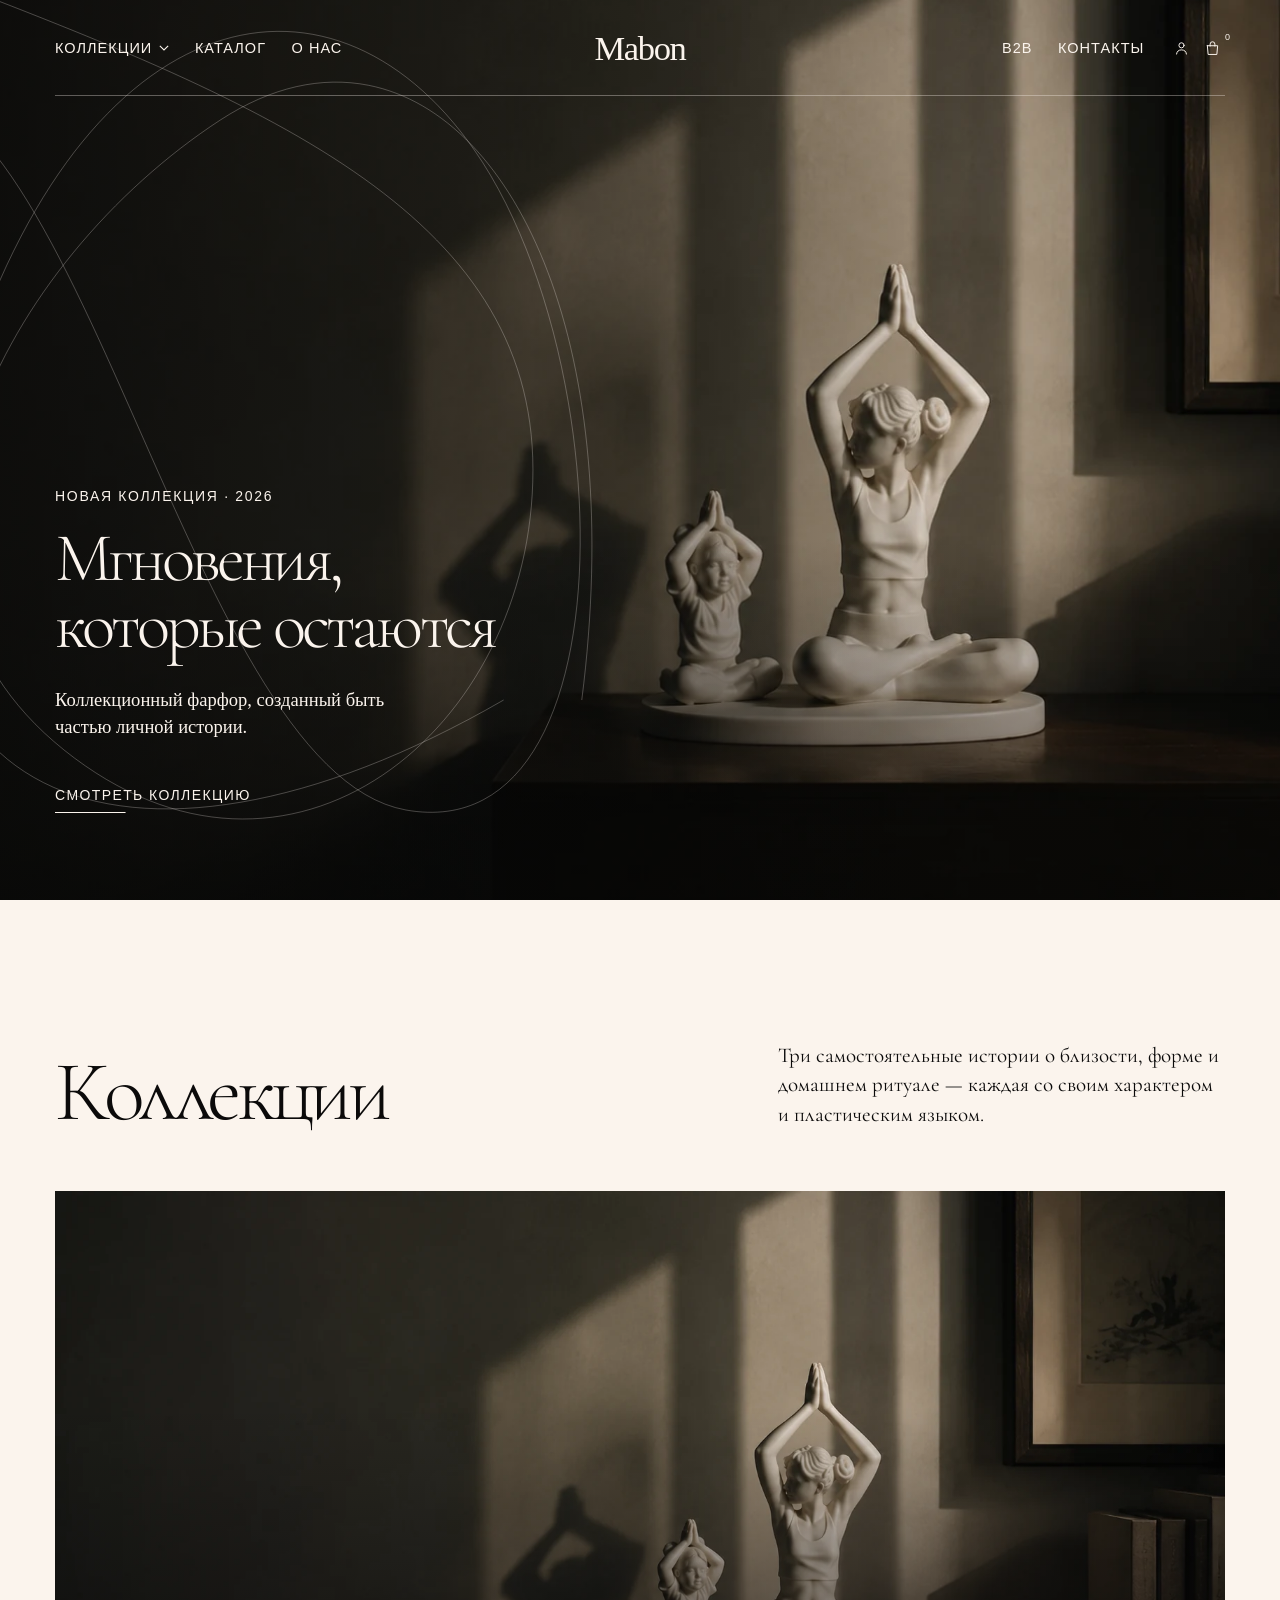
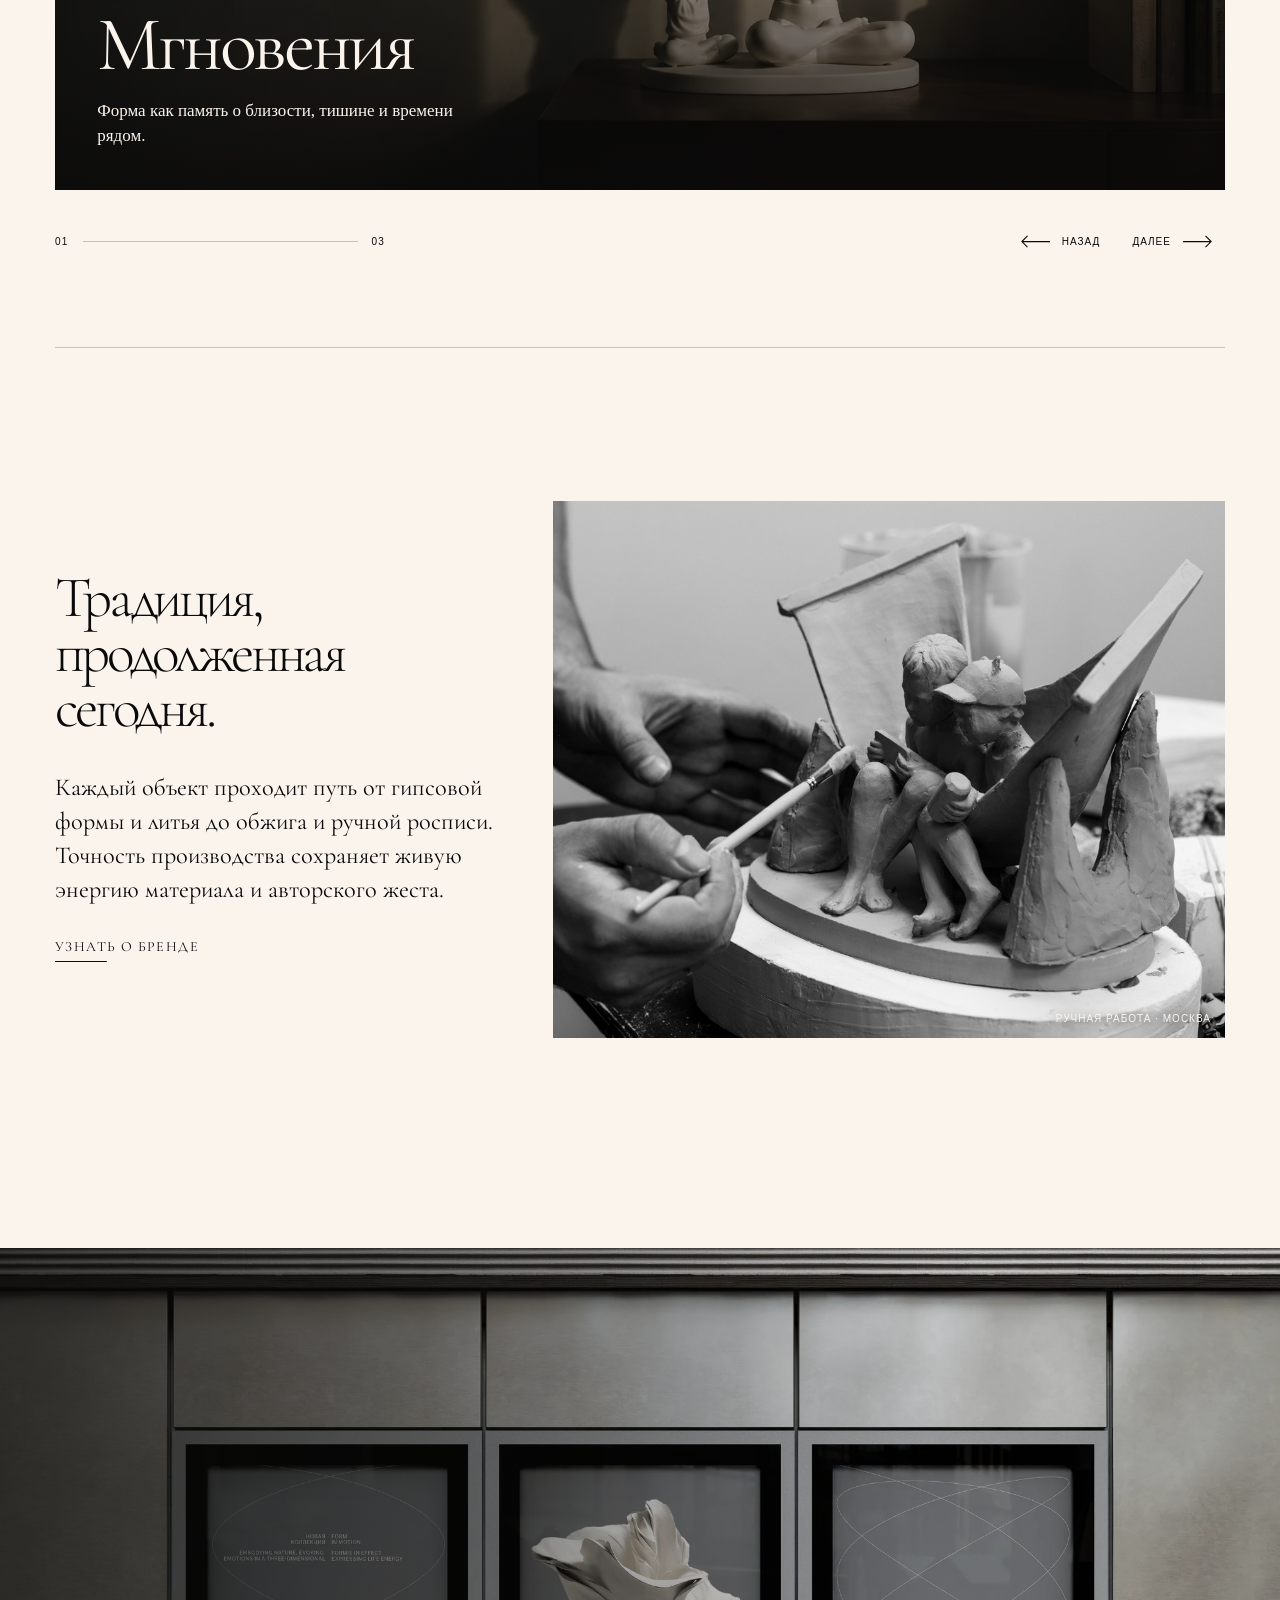
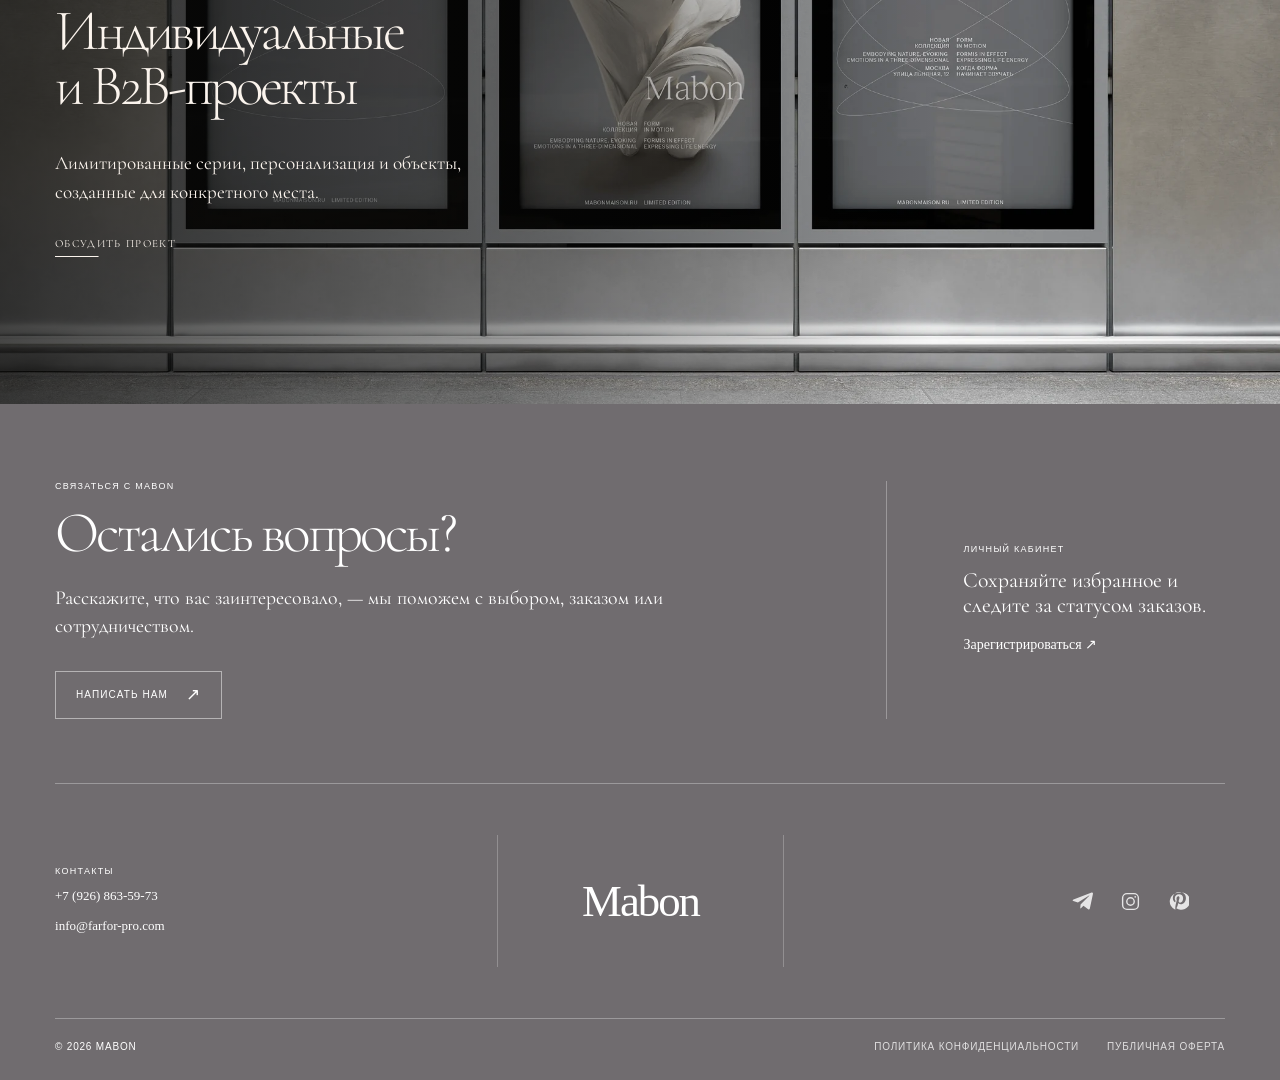
==== commit 182c9836: "footer contact us fixed" ====
--- a/index.html
+++ b/index.html
@@ -17,7 +17,7 @@
       rel="stylesheet"
     />
     <link rel="preload" as="image" href="assets/hero-moments.webp" fetchpriority="high" />
-    <link rel="stylesheet" href="styles.css?v=20260810-8" />
+    <link rel="stylesheet" href="styles.css?v=20260814-4" />
   </head>
   <body>
     <a class="skip-link" href="#main">Перейти к содержанию</a>
@@ -42,13 +42,21 @@
       <nav class="desktop-nav desktop-nav--right" aria-label="Дополнительная навигация">
         <a class="nav-link" href="#b2b">B2B</a>
         <a class="nav-link" href="#contact">Контакты</a>
-        <button class="icon-link js-placeholder bag-link" type="button" aria-label="Корзина, 0 товаров">
-          <svg aria-hidden="true" viewBox="0 0 24 24">
-            <path d="M5.5 8.5h13l-1 11h-11l-1-11Z" />
-            <path d="M9 9V6.5a3 3 0 0 1 6 0V9" />
-          </svg>
-          <span>0</span>
-        </button>
+        <div class="header-actions">
+          <a class="icon-link account-link js-placeholder" href="#" aria-label="Личный кабинет" data-toast-message="Личный кабинет будет доступен в полной версии сайта">
+            <svg aria-hidden="true" viewBox="0 0 24 24">
+              <circle cx="12" cy="8" r="3.25" />
+              <path d="M5.75 19c.45-3.4 2.55-5.25 6.25-5.25S17.8 15.6 18.25 19" />
+            </svg>
+          </a>
+          <button class="icon-link js-placeholder bag-link" type="button" aria-label="Корзина, 0 товаров">
+            <svg aria-hidden="true" viewBox="0 0 24 24">
+              <path d="M5.5 8.5h13l-1 11h-11l-1-11Z" />
+              <path d="M9 9V6.5a3 3 0 0 1 6 0V9" />
+            </svg>
+            <span>0</span>
+          </button>
+        </div>
       </nav>
 
       <button class="menu-toggle" type="button" aria-label="Открыть меню" aria-expanded="false" data-menu-toggle>
@@ -80,6 +88,7 @@
         <a href="about.html"><span>03</span> О нас</a>
         <a href="#b2b"><span>04</span> B2B</a>
         <a href="#contact"><span>05</span> Контакты</a>
+        <a class="js-placeholder" href="#" data-toast-message="Личный кабинет будет доступен в полной версии сайта"><span>06</span> Личный кабинет</a>
       </nav>
       <div class="mobile-menu__foot">
         <a href="tel:+79268635973">+7 (926) 863-59-73</a>
@@ -116,6 +125,13 @@
       </section>
 
       <section class="collections" id="collections" aria-label="Коллекции">
+        <div class="collections__intro section-pad-x reveal">
+          <div>
+            <h2>Коллекции</h2>
+          </div>
+          <p>Три самостоятельные истории о близости, форме и домашнем ритуале — каждая со своим характером и пластическим языком.</p>
+        </div>
+
         <div class="collection-track" data-carousel>
           <article class="collection-item reveal">
             <a class="collection-image" href="collection.html?collection=moments" aria-label="Открыть коллекцию Мгновения">
@@ -172,6 +188,16 @@
             <i></i>
             <span data-carousel-total>03</span>
           </div>
+          <div class="collection-navigator__buttons" aria-label="Навигация по коллекциям">
+            <button type="button" data-carousel-prev>
+              <svg aria-hidden="true" viewBox="0 0 32 14"><path d="M32 7H2M8 1 2 7l6 6" /></svg>
+              <span>Назад</span>
+            </button>
+            <button type="button" data-carousel-next>
+              <span>Далее</span>
+              <svg aria-hidden="true" viewBox="0 0 32 14"><path d="M0 7h30M24 1l6 6-6 6" /></svg>
+            </button>
+          </div>
         </div>
       </section>
 
@@ -228,9 +254,45 @@
 
     <footer class="footer" id="contact" aria-label="Контакты Mabon">
       <div class="footer__callback">
+        <div class="footer__contact-cta">
+          <span>Связаться с Mabon</span>
+          <h2>Остались вопросы?</h2>
+          <p>Расскажите, что вас заинтересовало, — мы поможем с выбором, заказом или сотрудничеством.</p>
+          <button class="footer__contact-button" type="button" aria-haspopup="dialog" aria-expanded="false" data-callback-open>
+            Написать нам <span aria-hidden="true">↗</span>
+          </button>
+        </div>
+
         <form class="callback-form" data-callback-form>
+          <div class="callback-form__head">
+            <span>Обратная связь</span>
+            <h2>Расскажите, чем мы можем помочь</h2>
+          </div>
+
+          <div class="callback-form__fields">
+            <label class="callback-field">
+              <span>Имя</span>
+              <input name="name" type="text" autocomplete="name" placeholder="Как к вам обращаться" required data-callback-name />
+            </label>
+            <label class="callback-field">
+              <span>Тема</span>
+              <select name="topic" required>
+                <option value="">Выберите тему</option>
+                <option value="product">Товар или заказ</option>
+                <option value="delivery">Доставка и оплата</option>
+                <option value="collaboration">Сотрудничество</option>
+                <option value="other">Другой вопрос</option>
+              </select>
+            </label>
+            <label class="callback-field callback-field--wide">
+              <span>Ваш вопрос</span>
+              <textarea name="message" rows="3" maxlength="350" placeholder="Опишите задачу или предмет, который вас заинтересовал" required data-callback-message></textarea>
+              <small><span data-callback-count>0</span> / 350</small>
+            </label>
+          </div>
+
           <fieldset class="callback-form__methods">
-            <legend>Как с вами связаться?</legend>
+            <legend>Как удобнее ответить?</legend>
             <div>
               <label>
                 <input type="radio" name="callback-method" value="email" checked />
@@ -259,6 +321,10 @@
               <span aria-hidden="true">↗</span>
             </button>
           </div>
+          <label class="callback-form__consent">
+            <input type="checkbox" name="privacy" required />
+            <span>Согласен на обработку персональных данных и условия политики конфиденциальности.</span>
+          </label>
           <p class="callback-form__status" role="status" aria-live="polite" data-callback-status></p>
         </form>
 
@@ -314,6 +380,6 @@
       <span data-toast-message>Раздел будет доступен в полной версии сайта</span>
     </div>
 
-    <script src="script.js?v=20260810-3"></script>
+    <script src="script.js?v=20260814-2"></script>
   </body>
 </html>
--- a/styles.css
+++ b/styles.css
@@ -36,6 +36,10 @@
 }
 
 body.menu-open {
+  overflow: hidden;
+}
+
+body.callback-open {
   overflow: hidden;
 }
 
@@ -195,6 +199,12 @@
 
 .desktop-nav--right {
   justify-content: flex-end;
+}
+
+.header-actions {
+  display: flex;
+  align-items: center;
+  gap: 7px;
 }
 
 .nav-link {
@@ -596,6 +606,31 @@
   color: var(--ink);
 }
 
+.collections__intro {
+  display: grid;
+  grid-template-columns: minmax(0, 1fr) minmax(320px, 0.72fr);
+  gap: clamp(42px, 8vw, 132px);
+  align-items: end;
+  margin-bottom: clamp(34px, 4.8vw, 70px);
+}
+
+.collections__intro h2 {
+  margin: 0;
+  font-family: var(--font-heading);
+  font-size: clamp(51px, 6.65vw, 103px);
+  font-weight: 300;
+  letter-spacing: -0.055em;
+  line-height: 0.88;
+}
+
+.collections__intro > p {
+  max-width: 560px;
+  margin: 0;
+  font-family: var(--font-heading);
+  font-size: clamp(19px, 1.65vw, 26px);
+  line-height: 1.4;
+}
+
 .collection-track {
   display: grid;
   grid-auto-columns: calc(100vw - (var(--gutter) * 2));
@@ -684,7 +719,8 @@
 .collection-navigator {
   display: flex;
   align-items: center;
-  justify-content: flex-start;
+  justify-content: space-between;
+  gap: 28px;
   margin-top: clamp(20px, 2.3vw, 34px);
 }
 
@@ -701,6 +737,41 @@
   height: 1px;
   flex: 1;
   background: var(--line);
+}
+
+.collection-navigator__buttons {
+  display: flex;
+  align-items: center;
+  gap: 8px;
+}
+
+.collection-navigator__buttons button {
+  display: inline-flex;
+  min-height: 44px;
+  align-items: center;
+  gap: 12px;
+  padding: 8px 12px;
+  font-size: 10px;
+  letter-spacing: 0.1em;
+  text-transform: uppercase;
+}
+
+.collection-navigator__buttons svg {
+  width: 30px;
+  fill: none;
+  stroke: currentColor;
+  stroke-width: 1.2;
+  transition: transform 300ms var(--ease);
+}
+
+.collection-navigator__buttons button:first-child:hover svg,
+.collection-navigator__buttons button:first-child:focus-visible svg {
+  transform: translateX(-4px);
+}
+
+.collection-navigator__buttons button:last-child:hover svg,
+.collection-navigator__buttons button:last-child:focus-visible svg {
+  transform: translateX(4px);
 }
 
 .about {
@@ -879,15 +950,86 @@
 
 .footer__callback {
   display: grid;
-  grid-template-columns: repeat(2, minmax(0, 1fr));
+  grid-template-columns: minmax(0, 1.42fr) minmax(280px, 0.58fr);
   align-items: stretch;
   padding-bottom: clamp(48px, 5vw, 76px);
   border-bottom: 1px solid rgb(255 255 255 / 30%);
 }
 
+.footer__callback > .callback-form {
+  display: none;
+}
+
+.footer__contact-cta {
+  display: flex;
+  min-width: 0;
+  flex-direction: column;
+  justify-content: center;
+  padding-right: clamp(44px, 6vw, 96px);
+}
+
+.footer__contact-cta > span {
+  font-size: 9px;
+  letter-spacing: 0.14em;
+  text-transform: uppercase;
+}
+
+.footer__contact-cta h2 {
+  margin: 15px 0 0;
+  font-family: var(--font-heading);
+  font-size: clamp(38px, 4.5vw, 68px);
+  font-weight: 300;
+  letter-spacing: -0.045em;
+  line-height: 0.95;
+}
+
+.footer__contact-cta p {
+  max-width: 610px;
+  margin: 23px 0 0;
+  font-family: var(--font-heading);
+  font-size: clamp(18px, 1.55vw, 24px);
+  line-height: 1.42;
+}
+
+.footer__contact-button {
+  display: inline-flex;
+  width: fit-content;
+  min-height: 48px;
+  align-items: center;
+  gap: 18px;
+  margin-top: 31px;
+  border: 1px solid rgb(255 255 255 / 48%);
+  padding: 13px 20px;
+  color: var(--footer-white);
+  font-size: 10px;
+  letter-spacing: 0.11em;
+  text-transform: uppercase;
+  transition: background-color 250ms ease, color 250ms ease, border-color 250ms ease;
+}
+
+.footer__contact-button span {
+  font-size: 17px;
+  line-height: 1;
+  transition: transform 300ms var(--ease);
+}
+
+.footer__contact-button:hover,
+.footer__contact-button:focus-visible {
+  border-color: var(--footer-white);
+  background: var(--footer-white);
+  color: var(--footer-stone);
+}
+
+.footer__contact-button:hover span,
+.footer__contact-button:focus-visible span {
+  transform: translate(3px, -3px);
+}
+
 .footer__directory span,
 .footer__account--featured > span,
-.callback-form__methods legend {
+.callback-form__methods legend,
+.callback-form__head > span,
+.callback-field > span {
   font-size: 9px;
   font-weight: 400;
   letter-spacing: 0.14em;
@@ -900,10 +1042,101 @@
   padding-right: clamp(44px, 6vw, 96px);
 }
 
+.callback-form__head {
+  margin-bottom: clamp(30px, 3vw, 46px);
+}
+
+.callback-form__head h2 {
+  max-width: 660px;
+  margin: 15px 0 0;
+  font-family: var(--font-heading);
+  font-size: clamp(31px, 3.1vw, 48px);
+  font-weight: 300;
+  letter-spacing: -0.035em;
+  line-height: 1;
+}
+
+.callback-form__fields {
+  display: grid;
+  grid-template-columns: repeat(2, minmax(0, 1fr));
+  gap: 24px clamp(20px, 3vw, 48px);
+}
+
+.callback-field {
+  position: relative;
+  display: flex;
+  min-width: 0;
+  flex-direction: column;
+  border-bottom: 1px solid rgb(255 255 255 / 48%);
+}
+
+.callback-field--wide {
+  grid-column: 1 / -1;
+}
+
+.callback-field > span {
+  margin-bottom: 7px;
+}
+
+.callback-field input,
+.callback-field select,
+.callback-field textarea {
+  width: 100%;
+  min-width: 0;
+  border: 0;
+  outline: 0;
+  padding: 8px 0 13px;
+  background: transparent;
+  color: var(--footer-white);
+  font-family: var(--font-heading);
+  font-size: clamp(18px, 1.5vw, 23px);
+  line-height: 1.35;
+}
+
+.callback-field select {
+  appearance: none;
+  border-radius: 0;
+  background-image: linear-gradient(45deg, transparent 50%, currentColor 50%), linear-gradient(135deg, currentColor 50%, transparent 50%);
+  background-position: calc(100% - 8px) 52%, calc(100% - 3px) 52%;
+  background-repeat: no-repeat;
+  background-size: 5px 5px, 5px 5px;
+  cursor: pointer;
+}
+
+.callback-field select option {
+  background: var(--footer-stone);
+  color: var(--footer-white);
+}
+
+.callback-field textarea {
+  min-height: 92px;
+  resize: vertical;
+}
+
+.callback-field input::placeholder,
+.callback-field textarea::placeholder {
+  color: rgb(255 255 255 / 54%);
+}
+
+.callback-field:focus-within {
+  box-shadow: 0 1px 0 var(--footer-white);
+}
+
+.callback-field small {
+  position: absolute;
+  right: 0;
+  bottom: 10px;
+  padding-left: 10px;
+  background: var(--footer-stone);
+  font-size: 9px;
+  letter-spacing: 0.08em;
+  opacity: 0.68;
+}
+
 .callback-form__methods {
   padding: 0;
   border: 0;
-  margin: 0;
+  margin: 27px 0 0;
 }
 
 .callback-form__methods legend {
@@ -1004,6 +1237,118 @@
   font-family: var(--font-serif);
   font-size: 14px;
   line-height: 1.4;
+}
+
+.callback-form__consent {
+  display: flex;
+  max-width: 620px;
+  align-items: flex-start;
+  gap: 10px;
+  margin-top: 16px;
+  cursor: pointer;
+  font-size: 10px;
+  letter-spacing: 0.04em;
+  line-height: 1.45;
+  opacity: 0.78;
+}
+
+.callback-form__consent input {
+  width: 14px;
+  height: 14px;
+  flex: 0 0 14px;
+  margin: 1px 0 0;
+  accent-color: var(--footer-white);
+}
+
+.callback-dialog {
+  position: fixed;
+  z-index: 300;
+  inset: 0;
+  display: grid;
+  place-items: center;
+  padding: clamp(18px, 3.5vw, 56px);
+  visibility: hidden;
+  opacity: 0;
+  transition: opacity 320ms ease, visibility 0s linear 480ms;
+}
+
+.callback-dialog[hidden] {
+  display: none;
+}
+
+.callback-dialog.is-open {
+  visibility: visible;
+  opacity: 1;
+  transition-delay: 0s;
+}
+
+.callback-dialog__backdrop {
+  position: absolute;
+  inset: 0;
+  width: 100%;
+  height: 100%;
+  background: rgb(11 10 10 / 68%);
+  cursor: default;
+  backdrop-filter: blur(8px);
+}
+
+.callback-dialog .callback-form {
+  position: relative;
+  z-index: 1;
+  display: block;
+  width: min(980px, 100%);
+  max-height: calc(100svh - clamp(36px, 7vw, 112px));
+  overflow-y: auto;
+  padding: clamp(36px, 4.6vw, 70px);
+  transform: translateY(28px) scale(0.985);
+  background: var(--footer-stone);
+  color: var(--footer-white);
+  opacity: 0;
+  overscroll-behavior: contain;
+  scrollbar-width: thin;
+  transition: transform 480ms var(--ease), opacity 300ms ease;
+}
+
+.callback-dialog.is-open .callback-form {
+  transform: translateY(0) scale(1);
+  opacity: 1;
+}
+
+.callback-dialog__close {
+  position: absolute;
+  z-index: 2;
+  top: clamp(18px, 2.2vw, 30px);
+  right: clamp(18px, 2.2vw, 30px);
+  width: 42px;
+  height: 42px;
+  border: 1px solid rgb(255 255 255 / 38%);
+}
+
+.callback-dialog__close span {
+  position: absolute;
+  top: 50%;
+  left: 50%;
+  width: 18px;
+  height: 1px;
+  background: currentColor;
+}
+
+.callback-dialog__close span:first-child {
+  transform: translate(-50%, -50%) rotate(45deg);
+}
+
+.callback-dialog__close span:last-child {
+  transform: translate(-50%, -50%) rotate(-45deg);
+}
+
+.callback-dialog__close:hover,
+.callback-dialog__close:focus-visible {
+  background: var(--footer-white);
+  color: var(--footer-stone);
+}
+
+.callback-dialog .callback-form__head {
+  padding-right: 60px;
 }
 
 .footer__account--featured {
@@ -1223,7 +1568,7 @@
     gap: 18px;
   }
 
-  .desktop-nav .nav-link:nth-child(3),
+  .desktop-nav--left > .nav-link:last-child,
   .desktop-nav--right .nav-link:first-child {
     display: none;
   }
@@ -1337,6 +1682,15 @@
     gap: var(--gutter);
   }
 
+  .collections__intro {
+    grid-template-columns: 1fr;
+    gap: 25px;
+  }
+
+  .collections__intro > p {
+    max-width: 520px;
+  }
+
   .collection-image {
     aspect-ratio: 4 / 5;
   }
@@ -1370,6 +1724,15 @@
   .collection-count {
     width: min(33vw, 128px);
     gap: 9px;
+  }
+
+  .collection-navigator__buttons button {
+    gap: 8px;
+    padding-inline: 7px;
+  }
+
+  .collection-navigator__buttons button span {
+    display: none;
   }
 
   .about {
@@ -1448,6 +1811,41 @@
     padding-bottom: 36px;
   }
 
+  .footer__contact-cta {
+    padding: 0 0 42px;
+  }
+
+  .callback-dialog {
+    align-items: end;
+    padding: 0;
+  }
+
+  .callback-dialog .callback-form {
+    width: 100%;
+    max-height: min(92svh, 860px);
+    padding: 58px var(--gutter) 38px;
+    transform: translateY(100%);
+  }
+
+  .callback-dialog.is-open .callback-form {
+    transform: translateY(0);
+  }
+
+  .callback-dialog__close {
+    top: 12px;
+    right: var(--gutter);
+    width: 38px;
+    height: 38px;
+  }
+
+  .callback-form__fields {
+    grid-template-columns: 1fr;
+  }
+
+  .callback-field--wide {
+    grid-column: auto;
+  }
+
   .footer__account--featured {
     padding: 36px 0 0;
     border-top: 1px solid rgb(255 255 255 / 30%);
@@ -1504,6 +1902,10 @@
   .callback-form__entry button {
     width: fit-content;
     padding: 13px 0 14px;
+  }
+
+  .collection-count {
+    width: 112px;
   }
 
 }
@@ -1643,6 +2045,90 @@
   font-size: 14px;
 }
 
+.collection-finishes {
+  padding: var(--section-space) var(--gutter);
+  border-top: 1px solid var(--line);
+}
+
+.collection-finishes[hidden] {
+  display: none;
+}
+
+.collection-finishes__intro {
+  display: grid;
+  grid-template-columns: minmax(0, 1fr) minmax(320px, 0.72fr);
+  gap: clamp(42px, 8vw, 132px);
+  align-items: end;
+  margin-bottom: clamp(42px, 5vw, 72px);
+}
+
+.collection-finishes__intro h2 {
+  max-width: 760px;
+  margin: 16px 0 0;
+  font-family: var(--font-heading);
+  font-size: clamp(44px, 5vw, 76px);
+  font-weight: 300;
+  letter-spacing: -0.045em;
+  line-height: 0.94;
+}
+
+.collection-finishes__intro > p {
+  max-width: 560px;
+  margin: 0;
+  font-family: var(--font-heading);
+  font-size: clamp(19px, 1.65vw, 25px);
+  line-height: 1.4;
+}
+
+.collection-finishes__list {
+  display: grid;
+  grid-template-columns: repeat(3, minmax(0, 1fr));
+  border-top: 1px solid var(--line);
+  border-bottom: 1px solid var(--line);
+}
+
+.collection-finish {
+  min-width: 0;
+  padding: clamp(24px, 2.8vw, 42px);
+}
+
+.collection-finish + .collection-finish {
+  border-left: 1px solid var(--line);
+}
+
+.collection-finish > span {
+  display: block;
+  margin-bottom: clamp(30px, 4vw, 58px);
+  font-size: 9px;
+  letter-spacing: 0.12em;
+}
+
+.collection-finish i {
+  display: block;
+  width: 34px;
+  height: 34px;
+  border: 1px solid rgb(11 10 10 / 28%);
+  border-radius: 50%;
+  background: var(--finish-color);
+}
+
+.collection-finish h3 {
+  margin: 20px 0 12px;
+  font-family: var(--font-heading);
+  font-size: clamp(27px, 2.8vw, 42px);
+  font-weight: 400;
+  letter-spacing: -0.03em;
+  line-height: 1;
+}
+
+.collection-finish p {
+  max-width: 360px;
+  margin: 0;
+  font-family: var(--font-heading);
+  font-size: clamp(16px, 1.3vw, 20px);
+  line-height: 1.42;
+}
+
 .collection-products,
 .collection-author,
 .collection-process {
@@ -1885,10 +2371,57 @@
     font-size: clamp(48px, 16vw, 72px);
   }
 
+  .collection-finishes,
   .collection-products,
   .collection-author,
   .collection-process {
     padding-block: 84px;
+  }
+
+  .collection-finishes__intro {
+    grid-template-columns: 1fr;
+    gap: 24px;
+    margin-bottom: 38px;
+  }
+
+  .collection-finishes__intro h2 {
+    font-size: 48px;
+  }
+
+  .collection-finishes__list {
+    grid-template-columns: 1fr;
+  }
+
+  .collection-finish {
+    display: grid;
+    grid-template-columns: 34px minmax(0, 1fr);
+    gap: 0 18px;
+    padding: 26px 0 28px;
+  }
+
+  .collection-finish + .collection-finish {
+    border-top: 1px solid var(--line);
+    border-left: 0;
+  }
+
+  .collection-finish > span {
+    grid-column: 1 / -1;
+    margin-bottom: 22px;
+  }
+
+  .collection-finish i {
+    grid-column: 1;
+    grid-row: 2 / span 2;
+  }
+
+  .collection-finish h3,
+  .collection-finish p {
+    grid-column: 2;
+  }
+
+  .collection-finish h3 {
+    margin: 0 0 8px;
+    font-size: 31px;
   }
 
   .collection-detail-head {
@@ -2382,9 +2915,30 @@
   display: flex;
   align-items: center;
   gap: 15px;
+  min-height: 44px;
+  padding: 8px 0;
   font-size: 9px;
   letter-spacing: 0.14em;
   text-transform: uppercase;
+  transition: opacity 220ms ease;
+}
+
+.about-hero__scroll::after {
+  margin-left: -6px;
+  content: "↓";
+  font-size: 15px;
+  line-height: 1;
+  transition: transform 350ms var(--ease);
+}
+
+.about-hero__scroll:hover,
+.about-hero__scroll:focus-visible {
+  opacity: 0.78;
+}
+
+.about-hero__scroll:hover::after,
+.about-hero__scroll:focus-visible::after {
+  transform: translateY(4px);
 }
 
 .about-hero__scroll i {
@@ -2644,7 +3198,8 @@
 .about-team__intro h2 {
   margin: 18px 0 24px;
   font-size: clamp(50px, 6.2vw, 94px);
-  line-height: 0.9;
+  letter-spacing: -0.04em;
+  line-height: 0.98;
 }
 
 .about-team__intro > p:last-child {
@@ -2785,7 +3340,9 @@
   }
 
   .about-hero__scroll {
-    display: none;
+    right: var(--gutter);
+    bottom: 20px;
+    display: flex;
   }
 
   .about-band-label {
@@ -2864,6 +3421,7 @@
 
   .about-team__intro h2 {
     font-size: 51px;
+    line-height: 1;
   }
 
   .team-grid {
@@ -2926,14 +3484,16 @@
 .product-detail {
   display: grid;
   min-height: calc(100svh - 76px);
-  grid-template-columns: minmax(0, 1.04fr) minmax(390px, 0.96fr);
+  grid-template-columns: minmax(0, 0.92fr) minmax(390px, 1.08fr);
   gap: clamp(44px, 6vw, 102px);
   align-items: stretch;
   padding: clamp(36px, 4vw, 62px) var(--gutter) clamp(78px, 8vw, 128px);
 }
 
 .product-gallery {
+  width: min(100%, 720px);
   min-width: 0;
+  justify-self: start;
 }
 
 .product-gallery__viewport {
@@ -3099,12 +3659,12 @@
 
 .product-info h1 {
   max-width: 680px;
-  margin: 24px 0 clamp(38px, 4vw, 62px);
-  font-family: var(--font-heading);
-  font-size: clamp(64px, 7vw, 112px);
+  margin: 22px 0 clamp(34px, 3.6vw, 52px);
+  font-family: var(--font-heading);
+  font-size: clamp(53px, 5.5vw, 87px);
   font-weight: 300;
-  letter-spacing: -0.06em;
-  line-height: 0.84;
+  letter-spacing: -0.055em;
+  line-height: 0.88;
 }
 
 .product-variants {
@@ -3127,9 +3687,11 @@
 }
 
 .product-variants__options {
-  display: grid;
-  grid-template-columns: repeat(3, minmax(0, 1fr));
-  gap: clamp(10px, 1.6vw, 24px);
+  display: flex;
+  width: 100%;
+  flex-wrap: wrap;
+  justify-content: flex-start;
+  gap: 14px 24px;
 }
 
 .product-variant {
@@ -3144,45 +3706,59 @@
   pointer-events: none;
 }
 
-.product-variant__content {
+.product-variants__options .product-variant__content {
   display: flex;
-  flex-direction: column;
+  width: auto;
+  height: auto;
+  border: 0;
+  border-radius: 0;
   gap: 9px;
-  align-items: flex-start;
+  align-items: center;
+  background: transparent;
+  transform: none;
+  transition: none;
 }
 
 .product-variant__content i {
   display: grid;
-  width: clamp(42px, 3.7vw, 52px);
-  height: clamp(42px, 3.7vw, 52px);
+  width: 28px;
+  height: 28px;
+  flex: 0 0 28px;
   border: 1px solid rgb(11 10 10 / 28%);
   border-radius: 50%;
   place-items: center;
   background: var(--variant-color);
   font-style: normal;
-  transition: transform 350ms var(--ease), border-color 250ms ease;
-}
-
-.product-variant__content small {
-  font-size: 9px;
-  letter-spacing: 0.08em;
+  transition: transform 300ms var(--ease), border-color 250ms ease, box-shadow 250ms ease;
 }
 
 .product-variant__content b {
   font-family: var(--font-heading);
-  font-size: clamp(15px, 1.25vw, 19px);
+  font-size: 15px;
   font-weight: 400;
-  line-height: 1;
+  line-height: 1.1;
 }
 
 .product-variant:hover i {
-  transform: scale(1.045);
-}
-
-.product-variant input:checked + .product-variant__content i,
+  transform: scale(1.08);
+}
+
+.product-variants__options .product-variant:hover .product-variant__content {
+  transform: none;
+}
+
+.product-variants__options .product-variant input:checked + .product-variant__content,
+.product-variants__options .product-variant input:focus-visible + .product-variant__content {
+  outline: 0;
+}
+
+.product-variant input:checked + .product-variant__content i {
+  border-color: var(--ink);
+  box-shadow: 0 0 0 3px var(--porcelain), 0 0 0 4px var(--ink);
+}
+
 .product-variant input:focus-visible + .product-variant__content i {
-  border-color: var(--ink);
-  transform: scale(1.045);
+  box-shadow: 0 0 0 3px var(--porcelain), 0 0 0 5px var(--ink);
 }
 
 .product-info__description {
@@ -3255,6 +3831,8 @@
 }
 
 .product-add-button {
+  position: relative;
+  overflow: hidden;
   min-height: 58px;
   padding: 16px 24px;
   background: var(--ink);
@@ -3268,6 +3846,27 @@
 .product-add-button:hover,
 .product-add-button:focus-visible {
   background: rgb(78 72 68);
+}
+
+.product-add-button.is-added {
+  background: #31547e;
+  animation: productAddPulse 650ms var(--ease) both;
+}
+
+.product-add-button.is-added::after {
+  position: absolute;
+  top: 0;
+  bottom: 0;
+  left: -35%;
+  width: 26%;
+  transform: skewX(-18deg);
+  background: rgb(255 255 255 / 24%);
+  content: "";
+  animation: productAddSweep 720ms var(--ease) both;
+}
+
+.bag-link.is-updated {
+  animation: productBagBump 650ms var(--ease) both;
 }
 
 .product-quantity {
@@ -3535,14 +4134,30 @@
   to { transform: translateY(0); opacity: 1; }
 }
 
+@keyframes productAddPulse {
+  0% { transform: scale(1); }
+  42% { transform: scale(0.975); }
+  100% { transform: scale(1); }
+}
+
+@keyframes productAddSweep {
+  from { transform: translateX(0) skewX(-18deg); }
+  to { transform: translateX(560%) skewX(-18deg); }
+}
+
+@keyframes productBagBump {
+  0%, 100% { transform: translateY(0) scale(1); }
+  45% { transform: translateY(-5px) scale(1.16); }
+}
+
 @media (max-width: 1100px) {
   .product-detail {
-    grid-template-columns: minmax(0, 0.96fr) minmax(350px, 1.04fr);
+    grid-template-columns: minmax(0, 0.9fr) minmax(350px, 1.1fr);
     gap: 38px;
   }
 
   .product-info h1 {
-    font-size: clamp(58px, 7vw, 84px);
+    font-size: clamp(51px, 6.2vw, 72px);
   }
 
   .product-purchase {
@@ -3591,12 +4206,7 @@
 
   .product-info h1 {
     margin-bottom: 38px;
-    font-size: clamp(58px, 18vw, 78px);
-  }
-
-  .product-variant__content i {
-    width: 44px;
-    height: 44px;
+    font-size: clamp(48px, 14.25vw, 65px);
   }
 
   .product-info__description {
